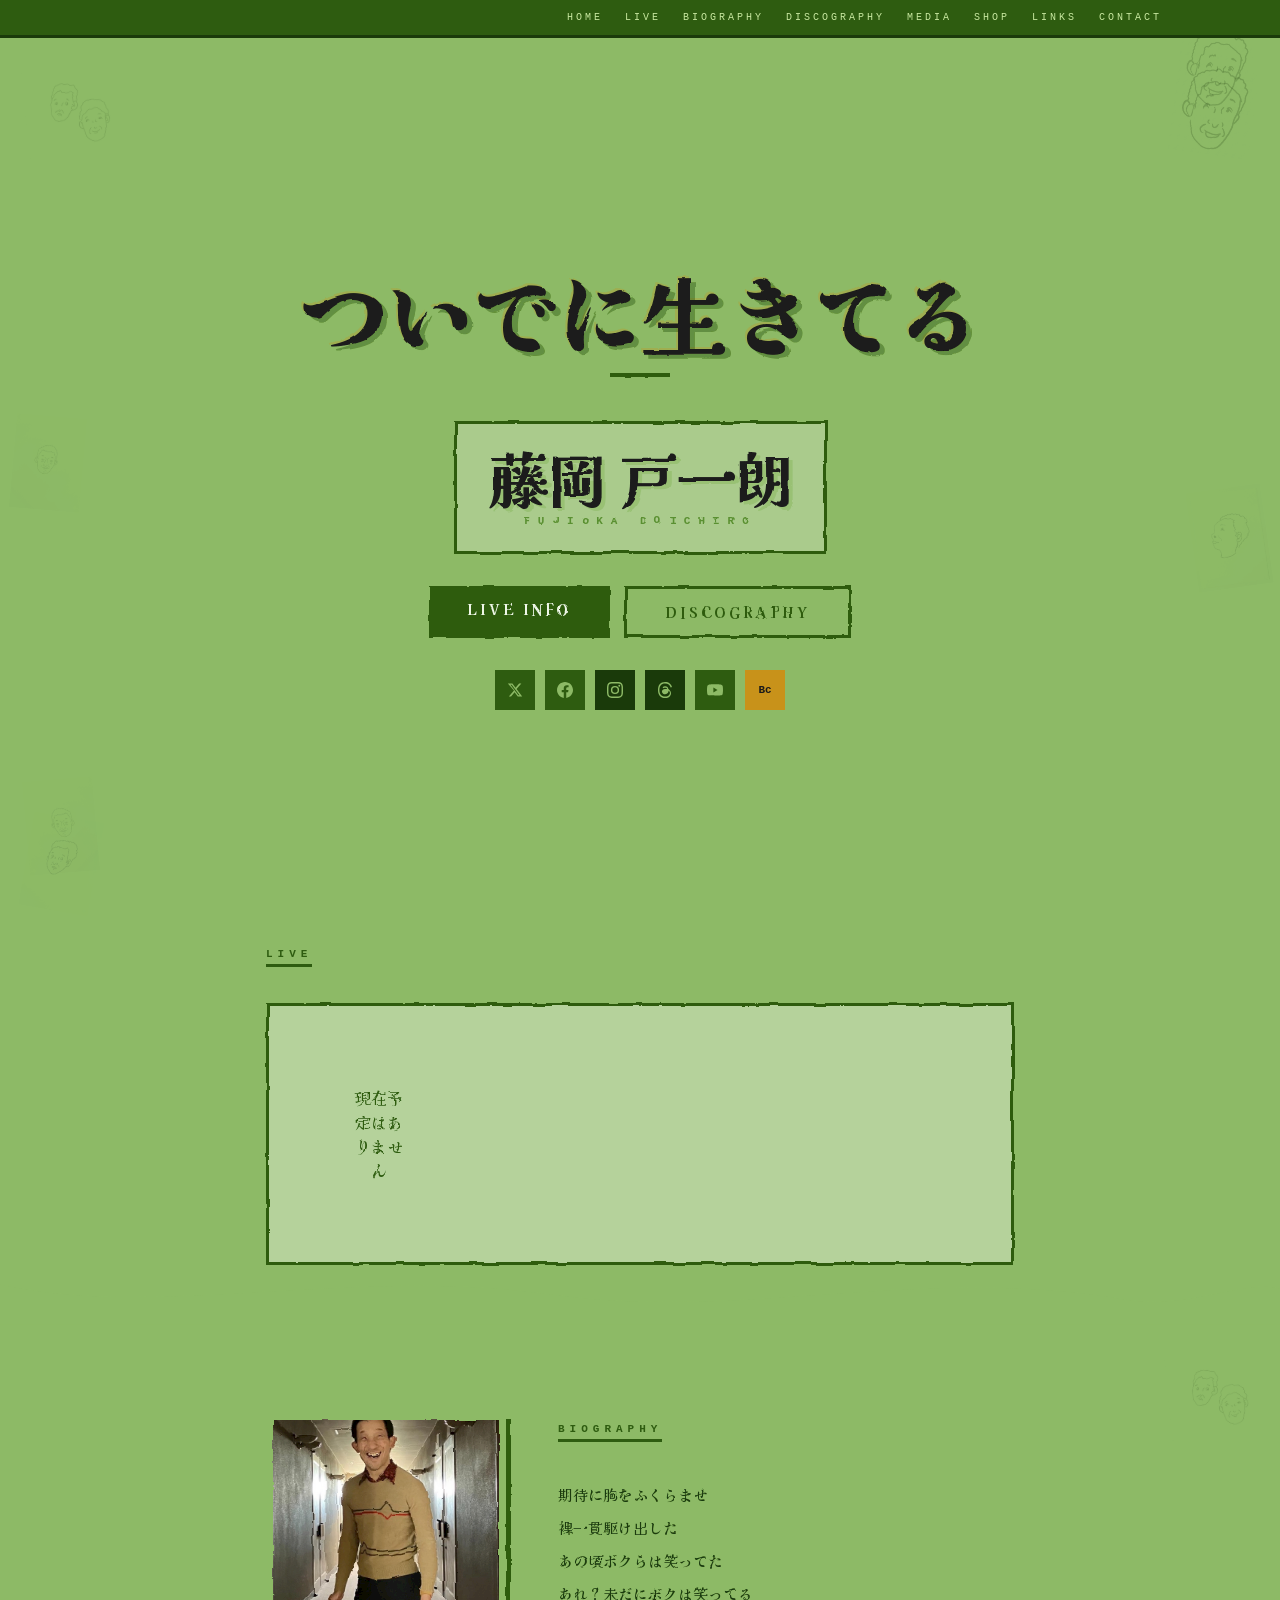
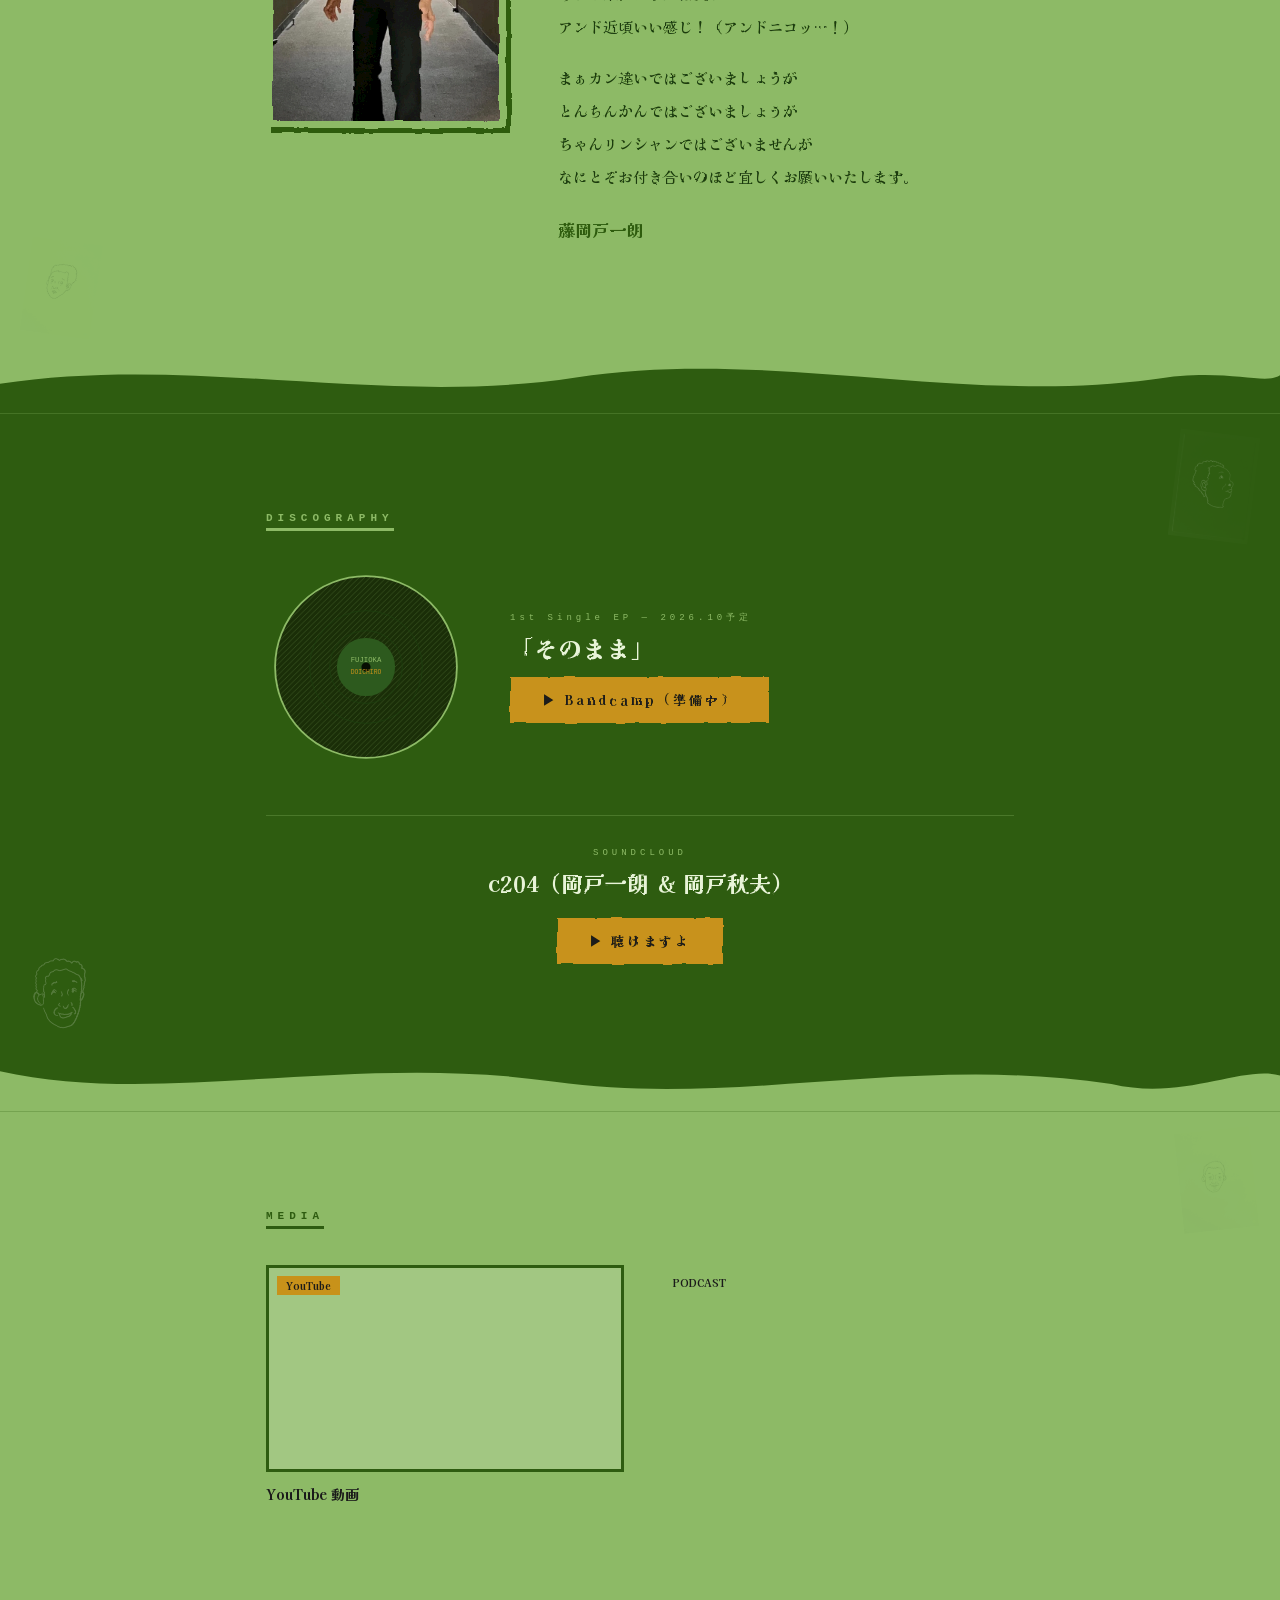
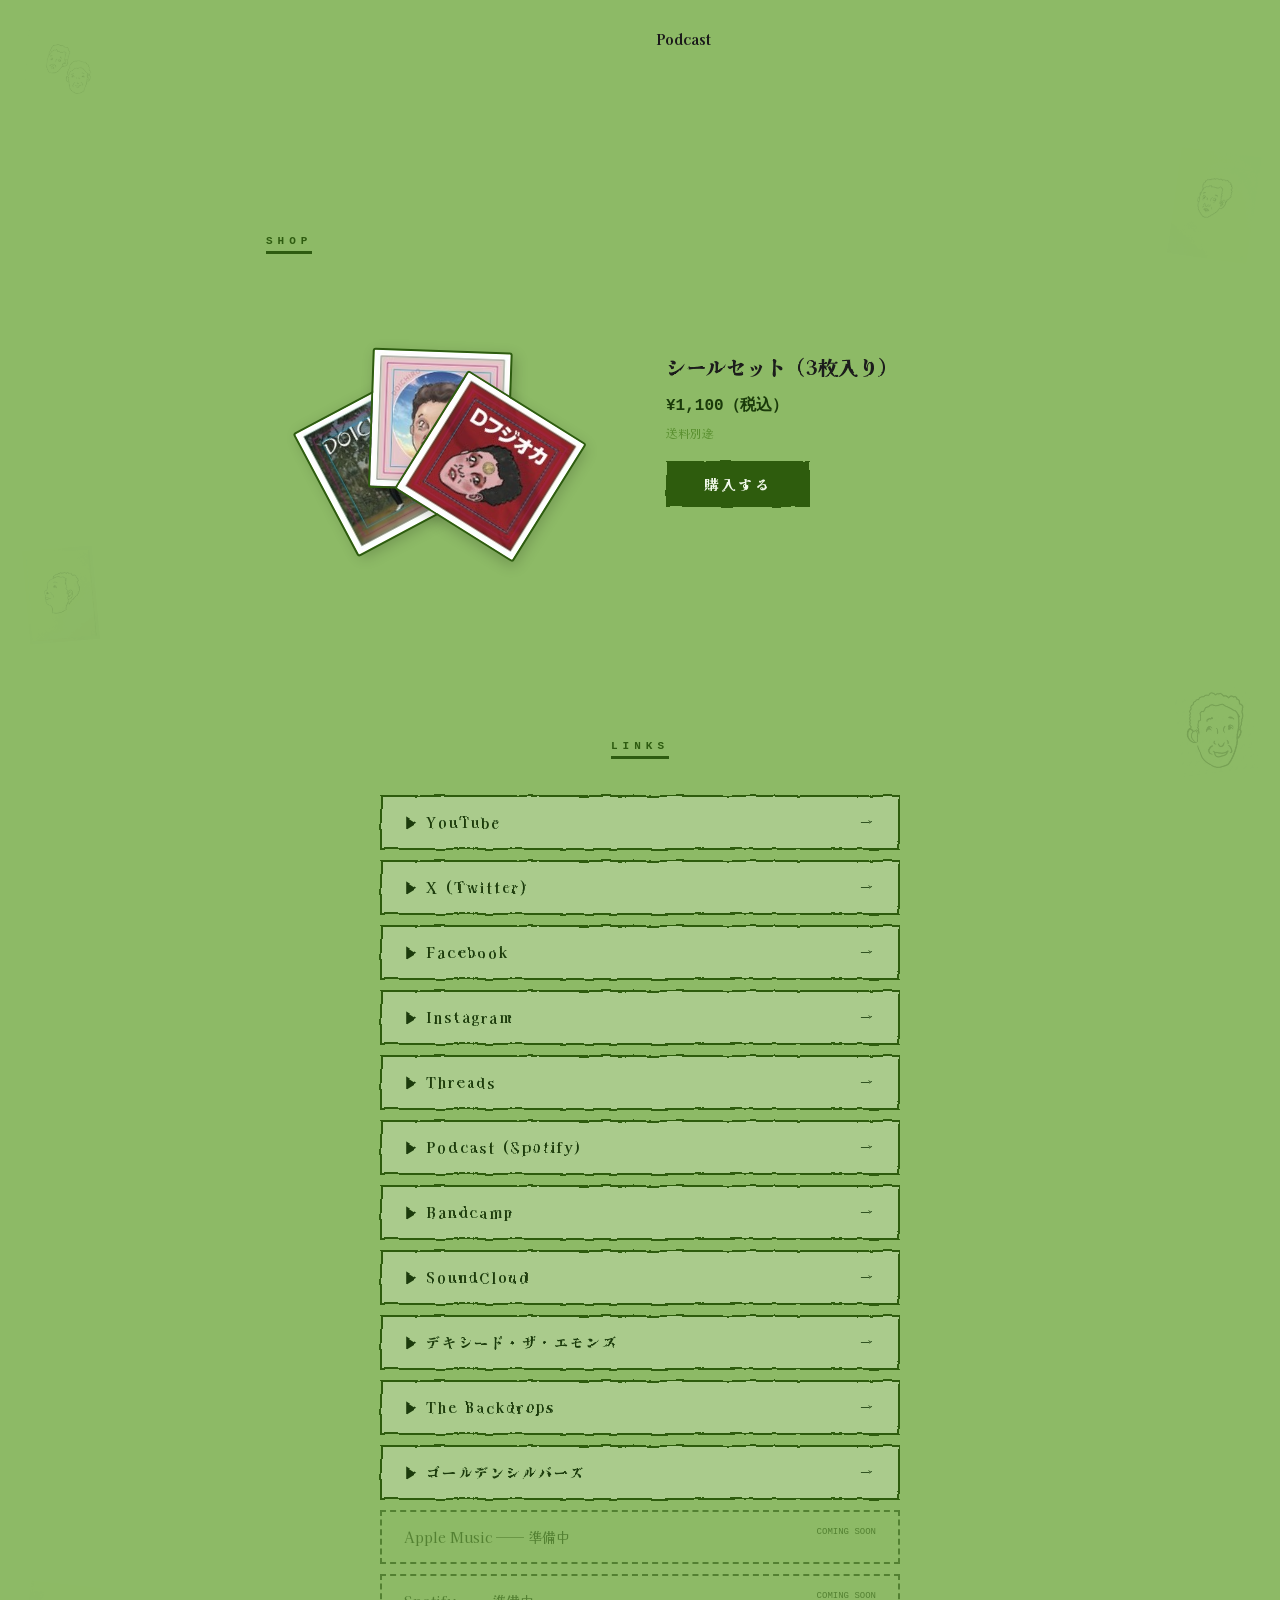
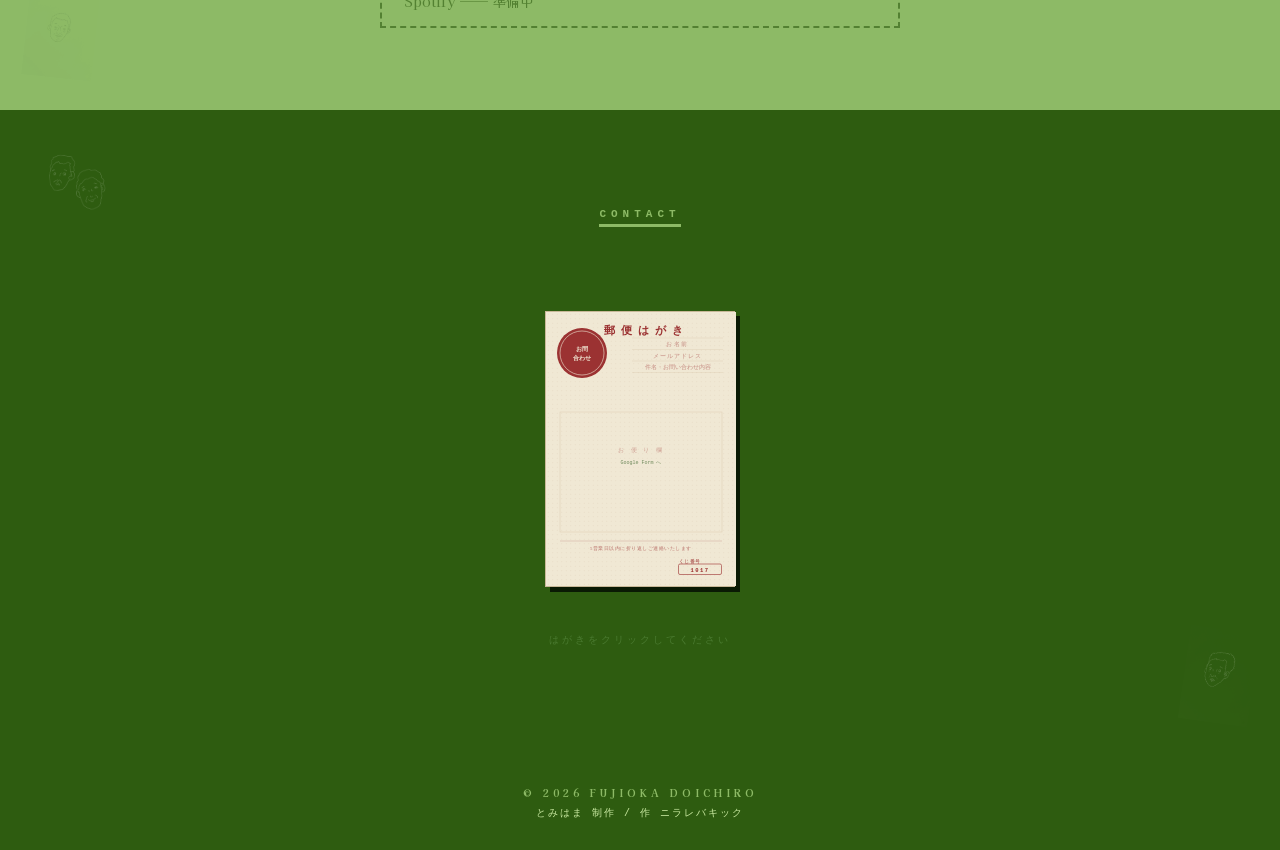
==== index.html @ 9df918c6 "feat: 2026/04/26 サイト切替 — /fiveyears/ 移設 & p-fd26 昇格 - /index.html (旧カウントダウンページ) を /fiveyears/ に移設 - " ====
<!DOCTYPE html>
<html lang="ja">
<head>
<meta charset="UTF-8">
<meta name="viewport" content="width=device-width,initial-scale=1">
<title>藤岡戸一朗 Official Site</title>
<meta name="description" content="藤岡戸一朗 公式サイト — ついでに生きてる">
<!-- Google Tag Manager -->
<script>(function(w,d,s,l,i){w[l]=w[l]||[];w[l].push({'gtm.start':new Date().getTime(),event:'gtm.js'});var f=d.getElementsByTagName(s)[0],j=d.createElement(s),dl=l!='dataLayer'?'&l='+l:'';j.async=true;j.src='https://www.googletagmanager.com/gtm.js?id='+i+dl;f.parentNode.insertBefore(j,f);})(window,document,'script','dataLayer','GTM-W6623DS9');</script>
<link href="https://fonts.googleapis.com/css2?family=Kaisei+Tokumin:wght@400;700;800&display=swap" rel="stylesheet">
<link rel="stylesheet" href="css/style.css?v=10">
</head>
<body>

<!-- SVG Filters -->
<svg width="0" height="0" style="position:absolute">
  <defs>
    <filter id="rf" x="-4%" y="-4%" width="108%" height="108%">
      <feTurbulence type="fractalNoise" baseFrequency="0.042" numOctaves="4" seed="9"/>
      <feDisplacementMap in="SourceGraphic" scale="3.5" xChannelSelector="R" yChannelSelector="G"/>
    </filter>
    <filter id="rf2" x="-3%" y="-3%" width="106%" height="106%">
      <feTurbulence type="fractalNoise" baseFrequency="0.06" numOctaves="3" seed="3"/>
      <feDisplacementMap in="SourceGraphic" scale="2.2" xChannelSelector="R" yChannelSelector="G"/>
    </filter>
    <filter id="pencil" x="-8%" y="-8%" width="116%" height="116%">
      <feTurbulence type="fractalNoise" baseFrequency="0.055" numOctaves="2" seed="14" result="n"/>
      <feDisplacementMap in="SourceGraphic" in2="n" scale="2.4" xChannelSelector="R" yChannelSelector="G"/>
    </filter>
  </defs>
</svg>

<!-- Hamburger (outside NAV to avoid stacking context issues) -->
<button class="hamburger" id="hamburger" aria-label="Menu">
  <span></span><span></span><span></span>
</button>

<!-- NAV -->
<nav class="nav">
  <div class="nav-inner">
    <div class="nav-links">
      <a href="#home">HOME</a>
      <a href="#live">LIVE</a>
      <a href="#biography">BIOGRAPHY</a>
      <a href="#discography">DISCOGRAPHY</a>
      <a href="#media">MEDIA</a>
      <a href="#shop">SHOP</a>
      <a href="#links">LINKS</a>
      <a href="#contact">CONTACT</a>
    </div>
  </div>
</nav>
<div class="mobile-menu" id="mobileMenu">
  <a href="#home" class="mobile-nav-link">HOME</a>
  <a href="#live" class="mobile-nav-link">LIVE</a>
  <a href="#biography" class="mobile-nav-link">BIOGRAPHY</a>
  <a href="#discography" class="mobile-nav-link">DISCOGRAPHY</a>
  <a href="#media" class="mobile-nav-link">MEDIA</a>
  <a href="#shop" class="mobile-nav-link">SHOP</a>
  <a href="#links" class="mobile-nav-link">LINKS</a>
  <a href="#contact" class="mobile-nav-link">CONTACT</a>
</div>

<!-- ========== HOME ========== -->
<section id="home">
  <img class="face-img" src="img/face-duo.png" alt="" style="width:90px;top:2%;left:2%;transform:rotate(-6deg);opacity:0.22">
  <img class="face-img face-tr" src="img/face-smile.png" alt="" style="width:80px;top:3%;right:2%;transform:rotate(8deg);opacity:0.22">
  <img class="face-img" src="img/face-front.png" alt="" style="width:70px;top:42%;left:1%;transform:rotate(5deg);opacity:0.18">
  <img class="face-img" src="img/face-profile.png" alt="" style="width:75px;top:50%;right:1%;transform:rotate(-8deg) scaleX(-1);opacity:0.18">
  <img class="face-img" src="img/face-surprise.png" alt="" style="width:70px;bottom:3%;left:2%;transform:rotate(10deg);opacity:0.18">

  <div class="home-inner">
    <div style="margin-bottom:44px">
      <h2 class="hero-title">ついでに生きてる</h2>
      <div class="hero-divider"></div>
    </div>

    <div class="artist-name-box">
      <h1 class="artist-name">藤岡 戸一朗</h1>
      <p class="artist-name-en">FUJIOKA DOICHIRO</p>
    </div>

    <div style="display:flex;gap:14px;justify-content:center;flex-wrap:wrap;margin-bottom:32px">
      <span class="btn-primary" id="liveInfoBtn">LIVE INFO
        <div class="live-info-popup" id="liveInfoPopup">
          <h4>UPCOMING LIVE</h4>
          <div id="liveInfoList"></div>
        </div>
      </span>
      <a href="#discography" class="btn-secondary">DISCOGRAPHY</a>
    </div>

    <div class="sns-row">
      <a href="https://x.com/ichirou_okado" target="_blank" rel="noopener" class="sns-icon">
        <svg width="16" height="16" viewBox="0 0 24 24"><path d="M18.244 2.25h3.308l-7.227 8.26 8.502 11.24H16.17l-4.714-6.231-5.401 6.231H2.748l7.73-8.835L1.254 2.25H8.08l4.713 6.231zm-1.161 17.52h1.833L7.084 4.126H5.117z"/></svg>
      </a>
      <a href="https://www.facebook.com/ichirou.okado/" target="_blank" rel="noopener" class="sns-icon">
        <svg width="16" height="16" viewBox="0 0 24 24"><path d="M24 12.073c0-6.627-5.373-12-12-12s-12 5.373-12 12c0 5.99 4.388 10.954 10.125 11.854v-8.385H7.078v-3.47h3.047V9.43c0-3.007 1.792-4.669 4.533-4.669 1.312 0 2.686.235 2.686.235v2.953H15.83c-1.491 0-1.956.925-1.956 1.874v2.25h3.328l-.532 3.47h-2.796v8.385C19.612 23.027 24 18.062 24 12.073z"/></svg>
      </a>
      <a href="https://www.instagram.com/fujiokadoichirou/" target="_blank" rel="noopener" class="sns-icon" style="background:#1a3a0a;font-family:serif;font-size:16px;font-weight:bold;color:#8DBA66">
        <svg width="16" height="16" viewBox="0 0 24 24"><path d="M12 2.163c3.204 0 3.584.012 4.85.07 3.252.148 4.771 1.691 4.919 4.919.058 1.265.069 1.645.069 4.849 0 3.205-.012 3.584-.069 4.849-.149 3.225-1.664 4.771-4.919 4.919-1.266.058-1.644.07-4.85.07-3.204 0-3.584-.012-4.849-.07-3.26-.149-4.771-1.699-4.919-4.92-.058-1.265-.07-1.644-.07-4.849 0-3.204.013-3.583.07-4.849.149-3.227 1.664-4.771 4.919-4.919 1.266-.057 1.645-.069 4.849-.069zM12 0C8.741 0 8.333.014 7.053.072 2.695.272.273 2.69.073 7.052.014 8.333 0 8.741 0 12c0 3.259.014 3.668.072 4.948.2 4.358 2.618 6.78 6.98 6.98C8.333 23.986 8.741 24 12 24c3.259 0 3.668-.014 4.948-.072 4.354-.2 6.782-2.618 6.979-6.98.059-1.28.073-1.689.073-4.948 0-3.259-.014-3.667-.072-4.947-.196-4.354-2.617-6.78-6.979-6.98C15.668.014 15.259 0 12 0zm0 5.838a6.162 6.162 0 100 12.324 6.162 6.162 0 000-12.324zM12 16a4 4 0 110-8 4 4 0 010 8zm6.406-11.845a1.44 1.44 0 100 2.881 1.44 1.44 0 000-2.881z"/></svg>
      </a>
      <a href="https://www.threads.com/@fujiokadoichirou" target="_blank" rel="noopener" class="sns-icon" style="background:#1a3a0a">
        <svg width="16" height="16" viewBox="0 0 24 24"><path d="M12.186 24h-.007c-3.581-.024-6.334-1.205-8.184-3.509C2.35 18.44 1.5 15.586 1.472 12.01v-.017c.03-3.579.879-6.43 2.525-8.482C5.845 1.205 8.6.024 12.18 0h.014c2.746.02 5.043.725 6.826 2.098 1.677 1.29 2.858 3.13 3.509 5.467l-2.04.569c-1.104-3.96-3.898-5.984-8.304-6.015-2.91.022-5.11.936-6.54 2.717C4.307 6.504 3.616 8.914 3.59 12c.025 3.086.718 5.496 2.057 7.164 1.432 1.783 3.631 2.698 6.54 2.717 2.623-.02 4.358-.631 5.8-2.045 1.647-1.613 1.618-3.593 1.09-4.798-.31-.71-.873-1.3-1.634-1.751-.192 1.352-.622 2.446-1.284 3.272-.886 1.102-2.14 1.704-3.73 1.79-1.202.065-2.361-.218-3.259-.801-1.063-.689-1.685-1.74-1.752-2.96-.065-1.182.408-2.26 1.332-3.031.85-.71 2.009-1.122 3.348-1.193 1.065-.056 2.054.03 2.967.192-.09-.606-.318-1.078-.683-1.407-.49-.441-1.228-.664-2.192-.664h-.04c-.748.005-1.732.168-2.328.79l-1.42-1.489c.96-.916 2.28-1.405 3.74-1.42h.06c1.468 0 2.63.424 3.453 1.262.738.75 1.18 1.775 1.323 3.052.474.218.916.474 1.318.77 1.578 1.16 2.532 2.907 2.68 4.91.082 1.113-.082 3.378-1.973 5.248-1.89 1.87-4.257 2.764-7.24 2.735z"/></svg>
      </a>
      <a href="https://www.youtube.com/@doichiro_fujioka" target="_blank" rel="noopener" class="sns-icon">
        <svg width="16" height="16" viewBox="0 0 24 24"><path d="M23.498 6.186a3.016 3.016 0 0 0-2.122-2.136C19.505 3.545 12 3.545 12 3.545s-7.505 0-9.377.505A3.017 3.017 0 0 0 .502 6.186C0 8.07 0 12 0 12s0 3.93.502 5.814a3.016 3.016 0 0 0 2.122 2.136c1.871.505 9.376.505 9.376.505s7.505 0 9.377-.505a3.015 3.015 0 0 0 2.122-2.136C24 15.93 24 12 24 12s0-3.93-.502-5.814zM9.545 15.568V8.432L15.818 12l-6.273 3.568z"/></svg>
      </a>
      <a href="https://fujiokadoichiro.bandcamp.com/merch/3" target="_blank" rel="noopener" class="sns-icon-amber" style="font-family:'Courier New',monospace;font-size:11px;font-weight:bold;color:#1a1a1a;text-decoration:none" title="Bandcamp">Bc</a>
    </div>
  </div>
</section>

<!-- NEWS section (hidden - uncomment when needed)
<section id="news">
  <div class="section-inner">
    <p class="section-label">NEWS</p>
    <div>ここにNEWSコンテンツを追加</div>
  </div>
</section>
-->

<!-- ========== LIVE ========== -->
<section id="live">
  <img class="face-img face-tr" src="img/face-smile.png" alt="" style="width:75px;top:3%;right:2%;transform:rotate(7deg);opacity:0.20">
  <img class="face-img" src="img/face-front.png" alt="" style="width:70px;bottom:3%;left:2%;transform:rotate(-5deg) scaleX(-1);opacity:0.18">
  <div class="section-inner">
    <p class="section-label">LIVE</p>
    <div class="news-card" id="newsCard">
      <div id="newsDate">
        <p class="news-month"></p>
        <div class="news-day"></div>
        <p class="news-dow"></p>
      </div>
      <div class="news-detail" id="newsDetail">
      </div>
    </div>
  </div>
</section>

<!-- Wave divider -->
<svg class="wave-divider" viewBox="0 0 1200 56" preserveAspectRatio="none" xmlns="http://www.w3.org/2000/svg">
  <path d="M0 18 C150 52 330 0 520 28 C690 52 855 2 1042 30 C1110 46 1165 12 1200 22 L1200 56 L0 56Z" fill="#8DBA66"/>
</svg>

<!-- ========== BIOGRAPHY ========== -->
<section id="biography">
  <img class="face-img face-tr" src="img/face-duo.png" alt="" style="width:85px;top:3%;right:2%;transform:rotate(-6deg);opacity:0.20">
  <img class="face-img" src="img/face-surprise.png" alt="" style="width:70px;bottom:3%;left:2%;transform:rotate(8deg);opacity:0.18">
  <div class="section-inner">
    <div class="bio-grid">
      <div>
        <div class="bio-photo-frame">
          <div class="bio-photo-inner">
            <img src="img/artist.jpg" alt="藤岡戸一朗" style="width:100%;height:100%;object-fit:cover;object-position:center top">
          </div>
        </div>
      </div>
      <div>
        <p class="section-label">BIOGRAPHY</p>
        <div class="bio-text">
          <p>期待に胸をふくらませ<br>
          裸一貫駆け出した<br>
          あの頃ボクらは笑ってた<br>
          あれ？未だにボクは笑ってる<br>
          アンド近頃いい感じ！（アンドニコッ…！）</p>

          <p>まぁカン違いではございましょうが<br>
          とんちんかんではございましょうが<br>
          ちゃんリンシャンではございませんが<br>
          なにとぞお付き合いのほど宜しくお願いいたします。</p>

          <p style="margin-top:18px;font-weight:800;font-size:17px;color:#2e5c10">藤岡戸一朗</p>
        </div>
      </div>
    </div>
  </div>
</section>

<!-- Wave divider -->
<svg class="wave-divider" viewBox="0 0 1200 56" preserveAspectRatio="none" xmlns="http://www.w3.org/2000/svg">
  <path d="M0 28 C180 0 360 50 540 22 C720 -6 900 48 1080 24 C1150 12 1185 30 1200 20 L1200 56 L0 56Z" fill="#2e5c10"/>
</svg>

<!-- ========== DISCOGRAPHY ========== -->
<section id="discography">
  <img class="face-img-light face-tr" src="img/face-profile.png" alt="" style="width:80px;top:3%;right:2%;transform:rotate(7deg);opacity:0.22">
  <img class="face-img-light" src="img/face-smile.png" alt="" style="width:70px;bottom:3%;left:2%;transform:rotate(-8deg);opacity:0.18">
  <div class="section-inner">
    <p class="section-label-light" style="color:#8DBA66;border-color:#8DBA66">DISCOGRAPHY</p>
    <div class="disco-grid">
      <svg width="200" height="200" viewBox="0 0 220 220" xmlns="http://www.w3.org/2000/svg" style="display:block">
        <defs><pattern id="gr" width="6" height="6" patternUnits="userSpaceOnUse"><path d="M0 6L6 0" stroke="rgba(141,186,102,.45)" stroke-width="0.5" fill="none"/></pattern></defs>
        <circle cx="110" cy="110" r="100" fill="#1a2e08" stroke="#8DBA66" stroke-width="2"/>
        <circle cx="110" cy="110" r="100" fill="url(#gr)"/>
        <circle cx="110" cy="110" r="62" fill="none" stroke="#1e4010" stroke-width="0.8"/>
        <circle cx="110" cy="110" r="40" fill="none" stroke="#1e4010" stroke-width="0.8"/>
        <circle cx="110" cy="110" r="32" fill="#2d5a1e"/>
        <circle cx="110" cy="110" r="5" fill="#060e02"/>
        <text x="110" y="105" text-anchor="middle" fill="#8DBA66" font-family="'Courier New',monospace" font-size="8">FUJIOKA</text>
        <text x="110" y="118" text-anchor="middle" fill="#c8921a" font-family="'Courier New',monospace" font-size="7">DOICHIRO</text>
      </svg>
      <div>
        <p class="disco-label">1st Single EP &#8212; 2026.10&#20104;&#23450;</p>
        <h3 class="disco-title">&#12300;&#12381;&#12398;&#12414;&#12414;&#12301;</h3>
        <span class="btn-amber">&#9654; Bandcamp&#65288;&#28310;&#20633;&#20013;&#65289;</span>
      </div>
    </div>
    <div style="margin-top:48px;text-align:center;padding-top:32px;border-top:1px solid rgba(141,186,102,.3)">
      <p class="disco-label" style="text-align:center">SOUNDCLOUD</p>
      <h3 style="font-size:22px;font-weight:800;margin-bottom:20px;font-family:'Kaisei Tokumin',serif;color:#e8f4d8;filter:url(#rf2)">c204（岡戸一朗 ＆ 岡戸秋夫）</h3>
      <a href="https://soundcloud.com/c204" target="_blank" rel="noopener" class="btn-amber" style="text-decoration:none">&#9654; &#32884;&#12369;&#12414;&#12377;&#12424;</a>
    </div>
  </div>
</section>

<!-- Wave divider -->
<svg class="wave-divider" viewBox="0 0 1200 56" preserveAspectRatio="none" xmlns="http://www.w3.org/2000/svg" style="background:#2e5c10">
  <path d="M0 18 C150 52 330 0 520 28 C690 52 855 2 1042 30 C1110 46 1165 12 1200 22 L1200 56 L0 56Z" fill="#8DBA66"/>
</svg>

<!-- ========== MEDIA ========== -->
<section id="media">
  <img class="face-img face-tr" src="img/face-front.png" alt="" style="width:75px;top:3%;right:2%;transform:rotate(-6deg);opacity:0.20">
  <img class="face-img" src="img/face-duo.png" alt="" style="width:70px;bottom:3%;left:2%;transform:rotate(5deg);opacity:0.18">
  <div class="section-inner">
    <p class="section-label">MEDIA</p>
    <div class="media-grid">
      <div class="media-card">
        <div class="media-embed-wrap">
          <span class="media-badge" style="background:#c8921a;color:#1a1a1a">YouTube</span>
          <iframe src="https://youtu.be/TkMachwlUtI" title="YouTube" allow="accelerometer; autoplay; clipboard-write; encrypted-media; gyroscope; picture-in-picture" allowfullscreen loading="lazy"></iframe>
        </div>
        <p class="media-title">YouTube &#21205;&#30011;</p>
      </div>
      <div class="media-card">
        <div class="media-embed-podcast">
          <span class="media-badge" style="background:#8DBA66;color:#1a1a1a">PODCAST</span>
          <iframe src="https://open.spotify.com/embed/show/4M9uCmUtB95vOCpgtduBd2?utm_source=generator&theme=0" title="Spotify Podcast" allow="autoplay; clipboard-write; encrypted-media; fullscreen; picture-in-picture" loading="lazy" style="border-radius:0"></iframe>
        </div>
        <p class="media-title">Podcast</p>
      </div>
    </div>
  </div>
</section>

<!-- ========== SHOP ========== -->
<section id="shop">
  <img class="face-img face-tr" src="img/face-surprise.png" alt="" style="width:80px;top:3%;right:2%;transform:rotate(8deg);opacity:0.20">
  <img class="face-img" src="img/face-profile.png" alt="" style="width:70px;bottom:3%;left:2%;transform:rotate(-5deg) scaleX(-1);opacity:0.18">
  <div class="section-inner">
    <p class="section-label">SHOP</p>
    <div class="shop-grid">
      <div class="shop-stickers">
        <div class="shop-sticker" style="transform:rotate(-28deg) translateX(-62px) translateY(4px)"><img src="img/seal-a.jpg" alt="シールA" style="width:100%;height:100%;object-fit:cover"></div>
        <div class="shop-sticker" style="transform:rotate(2deg) translateY(-10px)"><img src="img/seal-b.jpg" alt="シールB" style="width:100%;height:100%;object-fit:cover"></div>
        <div class="shop-sticker" style="transform:rotate(32deg) translateX(62px) translateY(4px)"><img src="img/seal-c.jpg" alt="シールC" style="width:100%;height:100%;object-fit:cover"></div>
      </div>
      <div class="shop-info">
        <h3>&#12471;&#12540;&#12523;&#12475;&#12483;&#12488;&#65288;3&#26522;&#20837;&#12426;&#65289;</h3>
        <p class="shop-price">&yen;1,100&#65288;&#31246;&#36796;&#65289;</p>
        <p class="shop-note">&#36865;&#26009;&#21029;&#36884;</p>
        <a href="https://fujiokadoichiro.bandcamp.com/merch/3" target="_blank" rel="noopener" class="btn-primary" style="text-decoration:none">&#36092;&#20837;&#12377;&#12427;</a>
      </div>
    </div>
  </div>
</section>

<!-- ========== LINKS ========== -->
<section id="links">
  <img class="face-img face-tr" src="img/face-smile.png" alt="" style="width:75px;top:3%;right:2%;transform:rotate(-7deg);opacity:0.20">
  <img class="face-img" src="img/face-front.png" alt="" style="width:70px;bottom:3%;left:2%;transform:rotate(6deg);opacity:0.18">
  <div class="section-inner">
    <div class="links-list">
      <p class="section-label">LINKS</p>
      <a href="https://www.youtube.com/@doichiro_fujioka" target="_blank" rel="noopener" class="link-row"><span>&#9654; YouTube</span><span>&rarr;</span></a>
      <a href="https://x.com/ichirou_okado" target="_blank" rel="noopener" class="link-row"><span>&#9654; X (Twitter)</span><span>&rarr;</span></a>
      <a href="https://www.facebook.com/ichirou.okado/" target="_blank" rel="noopener" class="link-row"><span>&#9654; Facebook</span><span>&rarr;</span></a>
      <a href="https://www.instagram.com/fujiokadoichirou/" target="_blank" rel="noopener" class="link-row"><span>&#9654; Instagram</span><span>&rarr;</span></a>
      <a href="https://www.threads.com/@fujiokadoichirou" target="_blank" rel="noopener" class="link-row"><span>&#9654; Threads</span><span>&rarr;</span></a>
      <a href="https://open.spotify.com/show/4M9uCmUtB95vOCpgtduBd2" target="_blank" rel="noopener" class="link-row"><span>&#9654; Podcast (Spotify)</span><span>&rarr;</span></a>
      <a href="https://fujiokadoichiro.bandcamp.com/merch/3" target="_blank" rel="noopener" class="link-row"><span>&#9654; Bandcamp</span><span>&rarr;</span></a>
      <a href="https://soundcloud.com/zde0as5mvfki" target="_blank" rel="noopener" class="link-row"><span>&#9654; SoundCloud</span><span>&rarr;</span></a>
      <a href="https://youtu.be/mHqOYfk__yE?si=q0Y55pF4f66RlcFt" target="_blank" rel="noopener" class="link-row"><span>&#9654; デキシード・ザ・エモンズ</span><span>&rarr;</span></a>
      <a href="https://www.instagram.com/thebackdrops_jp/" target="_blank" rel="noopener" class="link-row"><span>&#9654; The Backdrops</span><span>&rarr;</span></a>
      <a href="https://kin-gin.com/" target="_blank" rel="noopener" class="link-row"><span>&#9654; ゴールデンシルバーズ</span><span>&rarr;</span></a>
      <div class="link-coming"><span>Apple Music &#9472;&#9472; &#28310;&#20633;&#20013;</span><span class="link-coming-label">COMING SOON</span></div>
      <div class="link-coming"><span>Spotify &#9472;&#9472; &#28310;&#20633;&#20013;</span><span class="link-coming-label">COMING SOON</span></div>
    </div>
  </div>
</section>

<!-- ========== CONTACT ========== -->
<section id="contact">
  <img class="face-img-light" src="img/face-duo.png" alt="" style="width:85px;top:3%;left:2%;transform:rotate(-6deg);opacity:0.20">
  <img class="face-img-light" src="img/face-surprise.png" alt="" style="width:70px;bottom:5%;right:2%;transform:rotate(8deg);opacity:0.18">
  <div style="position:relative;z-index:2;text-align:center;margin-bottom:48px">
    <p class="section-label-light">CONTACT</p>
  </div>

  <div style="display:flex;justify-content:center;position:relative;z-index:2">
    <div class="contact-card" onclick="window.open('https://forms.gle/P7nMj2X5Rctn12rz5','_blank')">
      <div class="contact-shadow"></div>
      <div class="contact-inner">
        <svg width="380" height="548" viewBox="0 0 380 548" xmlns="http://www.w3.org/2000/svg" style="display:block;width:190px;height:274px">
          <defs>
            <pattern id="p" width="9" height="9" patternUnits="userSpaceOnUse"><circle cx="4.5" cy="4.5" r="0.9" fill="#b89878" opacity="0.22"/></pattern>
            <filter id="w" x="-2%" y="-2%" width="104%" height="104%">
              <feTurbulence type="fractalNoise" baseFrequency="0.04" numOctaves="3" seed="5"/>
              <feDisplacementMap in="SourceGraphic" scale="1.8" xChannelSelector="R" yChannelSelector="G"/>
            </filter>
          </defs>
          <rect width="380" height="548" fill="#f0e8d4"/>
          <rect width="380" height="548" fill="url(#p)"/>
          <text x="200" y="44" text-anchor="middle" font-family="serif" font-size="22" font-weight="bold" fill="#9b3030" letter-spacing="12" filter="url(#w)">&#37109;&#20415;&#12399;&#12364;&#12365;</text>
          <circle cx="72" cy="82" r="50" fill="#9b3030" filter="url(#w)"/>
          <circle cx="72" cy="82" r="44" fill="none" stroke="#f0e8d4" stroke-width="1.2"/>
          <text x="72" y="78" text-anchor="middle" font-family="serif" font-size="12" font-weight="bold" fill="#f0e8d4">&#12362;&#21839;</text>
          <text x="72" y="96" text-anchor="middle" font-family="serif" font-size="12" font-weight="bold" fill="#f0e8d4">&#21512;&#12431;&#12379;</text>
          <g transform="translate(172,52)">
            <line x1="0" y1="0" x2="182" y2="0" stroke="#b89878" stroke-width="0.6" opacity="0.5"/>
            <line x1="0" y1="23" x2="182" y2="23" stroke="#b89878" stroke-width="0.6" opacity="0.5"/>
            <line x1="0" y1="46" x2="182" y2="46" stroke="#b89878" stroke-width="0.6" opacity="0.5"/>
            <line x1="0" y1="69" x2="182" y2="69" stroke="#b89878" stroke-width="0.6" opacity="0.5"/>
            <text x="91" y="16" text-anchor="middle" font-family="serif" font-size="11" fill="#9b3030" opacity="0.5" letter-spacing="3">&#12362;&#21517;&#21069;</text>
            <text x="91" y="39" text-anchor="middle" font-family="serif" font-size="11" fill="#9b3030" opacity="0.5" letter-spacing="2">&#12513;&#12540;&#12523;&#12450;&#12489;&#12524;&#12473;</text>
            <text x="91" y="62" text-anchor="middle" font-family="serif" font-size="11" fill="#9b3030" opacity="0.5">&#20214;&#21517;&#12539;&#12362;&#21839;&#12356;&#21512;&#12431;&#12379;&#20869;&#23481;</text>
          </g>
          <rect x="28" y="200" width="324" height="240" fill="none" stroke="#c8a888" stroke-width="0.8" opacity="0.5"/>
          <text x="190" y="280" text-anchor="middle" font-family="serif" font-size="12" fill="#9b3030" opacity="0.38" letter-spacing="5">&#12362; &#20415; &#12426; &#27396;</text>
          <text x="190" y="304" text-anchor="middle" font-family="'Courier New',monospace" font-size="10" fill="#2d5a1e" opacity="0.65">Google Form &#12408;</text>
          <line x1="28" y1="458" x2="352" y2="458" stroke="#9b3030" stroke-width="0.8" opacity="0.42"/>
          <text x="190" y="476" text-anchor="middle" font-family="serif" font-size="9.5" fill="#9b3030" opacity="0.65" letter-spacing="1">5&#21942;&#26989;&#26085;&#20197;&#20869;&#12395;&#25240;&#12426;&#36820;&#12375;&#12372;&#36899;&#32097;&#12356;&#12383;&#12375;&#12414;&#12377;</text>
          <g transform="translate(265,490)" filter="url(#w)">
            <text x="0" y="11" font-family="'Courier New',monospace" font-size="9" fill="#9b3030" letter-spacing="1">&#12367;&#12376;&#30058;&#21495;</text>
            <rect x="0" y="14" width="86" height="21" rx="3" fill="none" stroke="#9b3030" stroke-width="1.2"/>
            <text x="43" y="29" text-anchor="middle" font-family="'Courier New',monospace" font-size="11" font-weight="bold" fill="#9b3030" letter-spacing="3">1017</text>
          </g>
        </svg>
      </div>
    </div>
  </div>
  <p class="contact-hint">&#12399;&#12364;&#12365;&#12434;&#12463;&#12522;&#12483;&#12463;&#12375;&#12390;&#12367;&#12384;&#12373;&#12356;</p>
</section>

<!-- FOOTER -->
<footer class="footer">
  <p class="footer-copy">&copy; 2026 FUJIOKA DOICHIRO</p>
  <p class="footer-credit">&#12392;&#12415;&#12399;&#12414; &#21046;&#20316; / &#20316; &#12491;&#12521;&#12524;&#12496;&#12461;&#12483;&#12463;</p>
</footer>

<script src="js/schedule.js?v=4"></script>
<script src="js/main.js?v=3"></script>
</body>
</html>
---- css/style.css ----
/* ===== CSS Custom Properties ===== */
:root {
  --brand-green: #8DBA66;
  --dark-green: #2e5c10;
  --amber-gold: #c8921a;
  --card-bg: rgba(255,255,255,0.18);
  --card-bg-strong: rgba(255,255,255,0.25);
  --text-dark: #1a1a1a;
  --text-body: #1a3a0a;
  --light-green: #c8e8a0;
  --pale-green: #e8f4d8;
  --accent-green: #5a9030;
  --deep-green: #1a3a0a;
  --forest: #1a2e08;
}

/* ===== Reset ===== */
*{box-sizing:border-box;margin:0;padding:0}
body{font-family:'Kaisei Tokumin','Hiragino Mincho ProN',serif;background:var(--brand-green);color:var(--text-dark);overflow-x:hidden}
a{color:inherit;text-decoration:none}
img{max-width:100%;height:auto}

/* ===== Face illustrations ===== */
.face-img{position:absolute;pointer-events:none;z-index:1}
.face-img-light{position:absolute;pointer-events:none;z-index:1;filter:invert(1) brightness(1.5)}

/* ===== NAV ===== */
.nav{background:var(--dark-green);padding:12px 0;border-bottom:3px solid var(--deep-green);position:sticky;top:0;z-index:200}
.nav-inner{max-width:1100px;margin:0 auto;padding:0 28px;display:flex;justify-content:flex-end;align-items:center}
.nav-links{display:flex;gap:22px}
.nav-links a{font-family:'Courier New',monospace;font-size:10px;letter-spacing:3px;color:var(--light-green);transition:color .2s}
.nav-links a:hover{color:#fff}

/* Hamburger */
.hamburger{display:none;position:fixed;top:10px;right:20px;background:none;border:none;cursor:pointer;padding:8px;z-index:210}
.hamburger span{display:block;width:22px;height:2px;background:var(--light-green);margin:5px 0;transition:all .3s}
.hamburger.active span:nth-child(1){transform:rotate(45deg) translate(5px,5px)}
.hamburger.active span:nth-child(2){opacity:0}
.hamburger.active span:nth-child(3){transform:rotate(-45deg) translate(5px,-5px)}

/* Mobile menu */
.mobile-menu{display:none;position:fixed;top:0;left:0;width:100%;height:100%;background:rgba(26,58,10,.95);z-index:205;flex-direction:column;justify-content:center;align-items:center;gap:28px;padding-top:60px}
.mobile-menu.active{display:flex}
.mobile-menu a{font-family:'Courier New',monospace;font-size:14px;letter-spacing:5px;color:var(--light-green)}

/* ===== Section shared ===== */
.section-label{font-family:'Courier New',monospace;font-size:11px;letter-spacing:5px;color:var(--dark-green);margin-bottom:36px;font-weight:700;border-bottom:3px solid var(--dark-green);display:inline-block;padding-bottom:4px}
.section-label-light{font-family:'Courier New',monospace;font-size:11px;letter-spacing:5px;color:var(--brand-green);margin-bottom:36px;font-weight:700;border-bottom:3px solid var(--brand-green);display:inline-block;padding-bottom:4px}
.section-inner{max-width:820px;margin:0 auto;padding:0 36px;position:relative;z-index:2}

/* ===== HOME ===== */
#home{position:relative;overflow:hidden;min-height:100vh;background:var(--brand-green);display:flex;align-items:center}
.home-inner{max-width:820px;margin:0 auto;padding:80px 40px;position:relative;z-index:10;text-align:center}
.hero-title{font-size:clamp(36px,9vw,88px);font-weight:800;line-height:1.02;letter-spacing:-3px;color:var(--text-dark);filter:url(#rf);text-shadow:5px 4px 0 rgba(46,92,16,.45),-2px -2px 0 rgba(200,146,26,.3);white-space:nowrap}
.hero-divider{width:60px;height:4px;background:var(--dark-green);margin:18px auto 0;filter:url(#rf2)}
.artist-name-box{display:inline-block;background:var(--card-bg-strong);border:3px solid var(--dark-green);padding:24px 32px;filter:url(#rf);margin-bottom:32px}
.artist-name{font-size:clamp(32px,7vw,60px);font-weight:800;line-height:.95;letter-spacing:-2px;color:var(--text-dark);text-shadow:4px 3px 0 rgba(141,186,102,.6);white-space:nowrap}
.artist-name-en{font-family:'Courier New',monospace;font-size:11px;letter-spacing:8px;color:var(--accent-green);margin-top:10px;font-weight:700}

/* Buttons */
.btn-primary{background:var(--dark-green);color:#f0f8e8;padding:13px 38px;font-family:'Kaisei Tokumin',serif;font-size:14px;letter-spacing:3px;filter:url(#rf);cursor:pointer;display:inline-block;font-weight:800;border:none;position:relative}
.btn-secondary{border:3px solid var(--dark-green);padding:13px 38px;font-family:'Kaisei Tokumin',serif;font-size:14px;letter-spacing:3px;filter:url(#rf);cursor:pointer;display:inline-block;color:var(--dark-green);font-weight:800;background:transparent}
.btn-amber{background:var(--amber-gold);color:var(--text-dark);padding:13px 32px;font-family:'Kaisei Tokumin',serif;font-size:13px;letter-spacing:3px;font-weight:800;filter:url(#rf);display:inline-block;cursor:pointer}

/* SNS icons */
.sns-row{display:flex;gap:10px;justify-content:center;align-items:center;flex-wrap:wrap}
.sns-icon{width:40px;height:40px;background:var(--dark-green);display:flex;align-items:center;justify-content:center;cursor:pointer;transition:opacity .2s}
.sns-icon:hover{opacity:.8}
.sns-icon svg{fill:var(--brand-green)}
.sns-icon-amber{width:40px;height:40px;background:var(--amber-gold);display:flex;align-items:center;justify-content:center;cursor:pointer}
.sns-separator{width:1px;height:26px;background:#aaa;margin:0 4px}
.sns-coming{width:40px;height:40px;border:2px dashed var(--dark-green);display:flex;align-items:center;justify-content:center;font-family:'Courier New',monospace;font-size:8px;color:var(--dark-green);text-align:center;line-height:1.2;cursor:default}

/* LIVE INFO popup */
.live-info-popup{display:none;position:fixed;left:50%;top:50%;transform:translate(-50%,-50%);background:var(--dark-green);border:2px solid var(--amber-gold);padding:24px 28px;min-width:340px;max-width:90vw;max-height:80vh;overflow-y:auto;z-index:300;box-shadow:4px 4px 24px rgba(0,0,0,.5);border-radius:4px}
.live-info-popup.active{display:block}
.live-info-popup h4{font-family:'Courier New',monospace;font-size:10px;letter-spacing:4px;color:var(--amber-gold);margin-bottom:14px}
.live-info-item{padding:8px 0;border-bottom:1px solid rgba(200,232,160,.15);font-size:13px;color:var(--light-green);line-height:1.6}
.live-info-item:last-child{border-bottom:none}
.live-info-date{font-family:'Courier New',monospace;font-size:10px;color:var(--amber-gold);margin-right:8px}

/* ===== NEWS ===== */
#news{background:var(--brand-green);padding:80px 0;position:relative;overflow:hidden}
.news-card{background:rgba(255,255,255,0.35);filter:url(#rf);border:3px solid var(--dark-green);padding:40px;display:grid;grid-template-columns:140px 1fr;gap:36px;align-items:start}
.news-month{font-family:'Courier New',monospace;font-size:9px;letter-spacing:4px;color:var(--dark-green);margin-bottom:4px}
.news-day{font-size:100px;font-weight:800;line-height:.9;color:var(--text-dark);font-family:'Kaisei Tokumin',serif;text-shadow:5px 4px 0 rgba(141,186,102,.5);filter:url(#rf)}
.news-dow{font-family:'Courier New',monospace;font-size:9px;letter-spacing:4px;color:var(--dark-green);margin-top:4px}
.news-detail{border-left:5px solid var(--amber-gold);padding-left:26px}
.news-badge{display:inline-block;background:var(--amber-gold);color:#fff;font-family:'Kaisei Tokumin',serif;font-size:11px;padding:4px 12px;letter-spacing:2px;margin-bottom:12px;font-weight:800}
.news-title{font-size:22px;font-weight:800;line-height:1.4;margin-bottom:14px;font-family:'Kaisei Tokumin',serif;filter:url(#rf2)}
.news-info{font-family:'Courier New',monospace;font-size:12px;line-height:2.3;color:var(--text-body)}

/* ===== Wave divider ===== */
.wave-divider{display:block;background:var(--brand-green);width:100%}

/* ===== BIOGRAPHY ===== */
#biography{background:var(--brand-green);padding:88px 0;position:relative;overflow:hidden}
.bio-grid{display:grid;grid-template-columns:240px 1fr;gap:52px;align-items:start}
.bio-photo-frame{background:var(--brand-green);padding:7px;filter:url(#rf);box-shadow:5px 5px 0 var(--dark-green)}
.bio-photo-inner{background:rgba(255,255,255,0.20);aspect-ratio:3/4;display:flex;align-items:center;justify-content:center;position:relative;overflow:hidden}
.bio-photo-label{position:absolute;font-family:'Courier New',monospace;font-size:10px;letter-spacing:3px;color:var(--dark-green);opacity:.4}
.bio-text{font-size:15px;line-height:2.2;color:var(--text-body);filter:url(#pencil)}
.bio-text p{margin-bottom:18px}

/* ===== DISCOGRAPHY ===== */
#discography{background:var(--dark-green);padding:88px 0;color:var(--pale-green);position:relative;overflow:hidden}
.disco-grid{display:grid;grid-template-columns:200px 1fr;gap:44px;align-items:center}
.disco-label{font-family:'Courier New',monospace;font-size:9px;letter-spacing:4px;color:var(--brand-green);margin-bottom:8px}
.disco-title{font-size:24px;font-weight:800;line-height:1.3;margin-bottom:14px;font-family:'Kaisei Tokumin',serif;filter:url(#rf2)}
.disco-tracks{font-family:'Courier New',monospace;font-size:12px;color:#5a8c3a;line-height:2.2;margin-bottom:20px}

/* ===== MEDIA ===== */
#media{background:var(--brand-green);padding:88px 0;position:relative;overflow:hidden}
.media-grid{display:grid;grid-template-columns:1fr 1fr;gap:32px}
.media-card{cursor:pointer}
/* YouTube: 16:9 aspect ratio with padding trick */
.media-embed-wrap{position:relative;width:100%;padding-top:56.25%;background:var(--card-bg);border:3px solid var(--dark-green);overflow:hidden}
.media-embed-wrap iframe{position:absolute;top:0;left:0;width:100%;height:100%;border:none}
/* Podcast: fixed width, variable height (no padding trick) */
.media-embed-podcast{position:relative;width:100%;height:352px;background:transparent;border:none;overflow:visible;border-radius:12px}
.media-embed-podcast iframe{width:100%;height:100%;border:none}
.media-badge{position:absolute;top:8px;left:8px;font-family:'Kaisei Tokumin',serif;font-size:10px;padding:2px 9px;font-weight:800;z-index:2}
.media-title{margin-top:12px;font-size:14px;font-weight:800;font-family:'Kaisei Tokumin',serif;color:var(--text-dark)}

/* ===== SHOP ===== */
#shop{background:var(--brand-green);padding:88px 0;position:relative;overflow:hidden}
.shop-grid{display:grid;grid-template-columns:1fr 1fr;gap:52px;align-items:center}
.shop-stickers{position:relative;height:280px;display:flex;align-items:center;justify-content:center}
.shop-sticker{position:absolute;box-shadow:3px 4px 14px rgba(0,0,0,.18);border-radius:3px;overflow:hidden;width:140px;height:140px;background:var(--card-bg);border:2px solid var(--dark-green);display:flex;align-items:center;justify-content:center}
.shop-sticker span{font-family:'Courier New',monospace;font-size:9px;color:var(--dark-green);text-align:center}
.shop-info h3{font-size:20px;font-weight:800;margin-bottom:14px;font-family:'Kaisei Tokumin',serif;filter:url(#rf2)}
.shop-price{font-family:'Courier New',monospace;font-size:16px;color:var(--text-body);font-weight:700;margin-bottom:8px}
.shop-note{font-size:12px;color:var(--accent-green);margin-bottom:20px}

/* ===== LINKS ===== */
#links{background:var(--brand-green);padding:72px 0;position:relative;overflow:hidden}
.links-list{max-width:520px;margin:0 auto;text-align:center}
.link-row{background:var(--card-bg-strong);filter:url(#rf);border:2px solid var(--dark-green);padding:15px 22px;margin-bottom:10px;display:flex;justify-content:space-between;font-family:'Kaisei Tokumin',serif;font-size:14px;letter-spacing:2px;cursor:pointer;color:var(--text-body);font-weight:700;transition:background .2s}
.link-row:hover{background:rgba(255,255,255,0.35)}
.link-coming{border:2px dashed var(--dark-green);padding:15px 22px;margin-bottom:10px;display:flex;justify-content:space-between;font-family:'Kaisei Tokumin',serif;font-size:14px;color:var(--dark-green);opacity:0.6;cursor:default}
.link-coming-label{font-family:'Courier New',monospace;font-size:9px}

/* ===== CONTACT ===== */
#contact{background:var(--dark-green);padding:88px 0 108px;position:relative;overflow:hidden}
.contact-card{position:relative;cursor:pointer;transition:transform .38s cubic-bezier(.25,.46,.45,.94);display:inline-block}
.contact-card:hover{transform:rotate(-1.5deg) translateY(-7px)}
.contact-shadow{position:absolute;top:5px;left:5px;width:100%;height:100%;background:#0a1a04;z-index:0}
.contact-inner{position:relative;z-index:1;background:#f0e8d4;border:1px solid #c8b898;width:190px}
.contact-hint{text-align:center;margin-top:46px;font-family:'Courier New',monospace;font-size:10px;letter-spacing:3px;color:#4a7a30;position:relative;z-index:2}

/* ===== FOOTER ===== */
.footer{background:var(--dark-green);padding:30px 24px;text-align:center;position:relative;overflow:hidden}
.footer-copy{font-family:'Kaisei Tokumin',serif;font-size:10px;color:var(--brand-green);letter-spacing:4px;font-weight:800;position:relative;z-index:2}
.footer-credit{font-family:'Courier New',monospace;font-size:10px;color:var(--light-green);letter-spacing:2px;margin-top:6px;position:relative;z-index:2}

/* ===== Responsive ===== */
@media (max-width: 768px) {
  .nav{display:none}
  .nav-links{display:none}
  .hamburger{display:block}

  .home-inner{padding:60px 24px}
  .artist-name-box{padding:18px 28px}

  .news-card{grid-template-columns:1fr;gap:20px}
  .news-day{font-size:72px}
  .news-detail{border-left:none;border-top:4px solid var(--amber-gold);padding-left:0;padding-top:20px}

  .bio-grid{grid-template-columns:1fr;gap:32px}
  .bio-photo-frame{max-width:240px;margin:0 auto}

  .disco-grid{grid-template-columns:1fr;gap:28px;text-align:center}
  .disco-grid svg{margin:0 auto;display:block}

  .media-grid{grid-template-columns:1fr;gap:24px}

  .shop-grid{grid-template-columns:1fr;gap:28px}
  .shop-stickers{height:200px}
  .shop-sticker{width:110px;height:110px}

  .live-info-popup{min-width:280px;left:0;transform:none}

  /* Top-right faces: push below hamburger (fixed top:10px right:20px ~38px) */
  .face-tr{top:64px !important;right:8px !important}
}

@media (max-width: 480px) {
  .hero-title{font-size:clamp(28px,9vw,44px)}
  .artist-name{font-size:clamp(22px,6.5vw,36px)}
  .artist-name-box{padding:18px 22px}
  .news-day{font-size:56px}
  .section-inner{padding:0 20px}

  /* さらに狭い画面ではサイズも縮小 */
  .face-tr{top:60px !important;right:6px !important;width:56px !important}
}
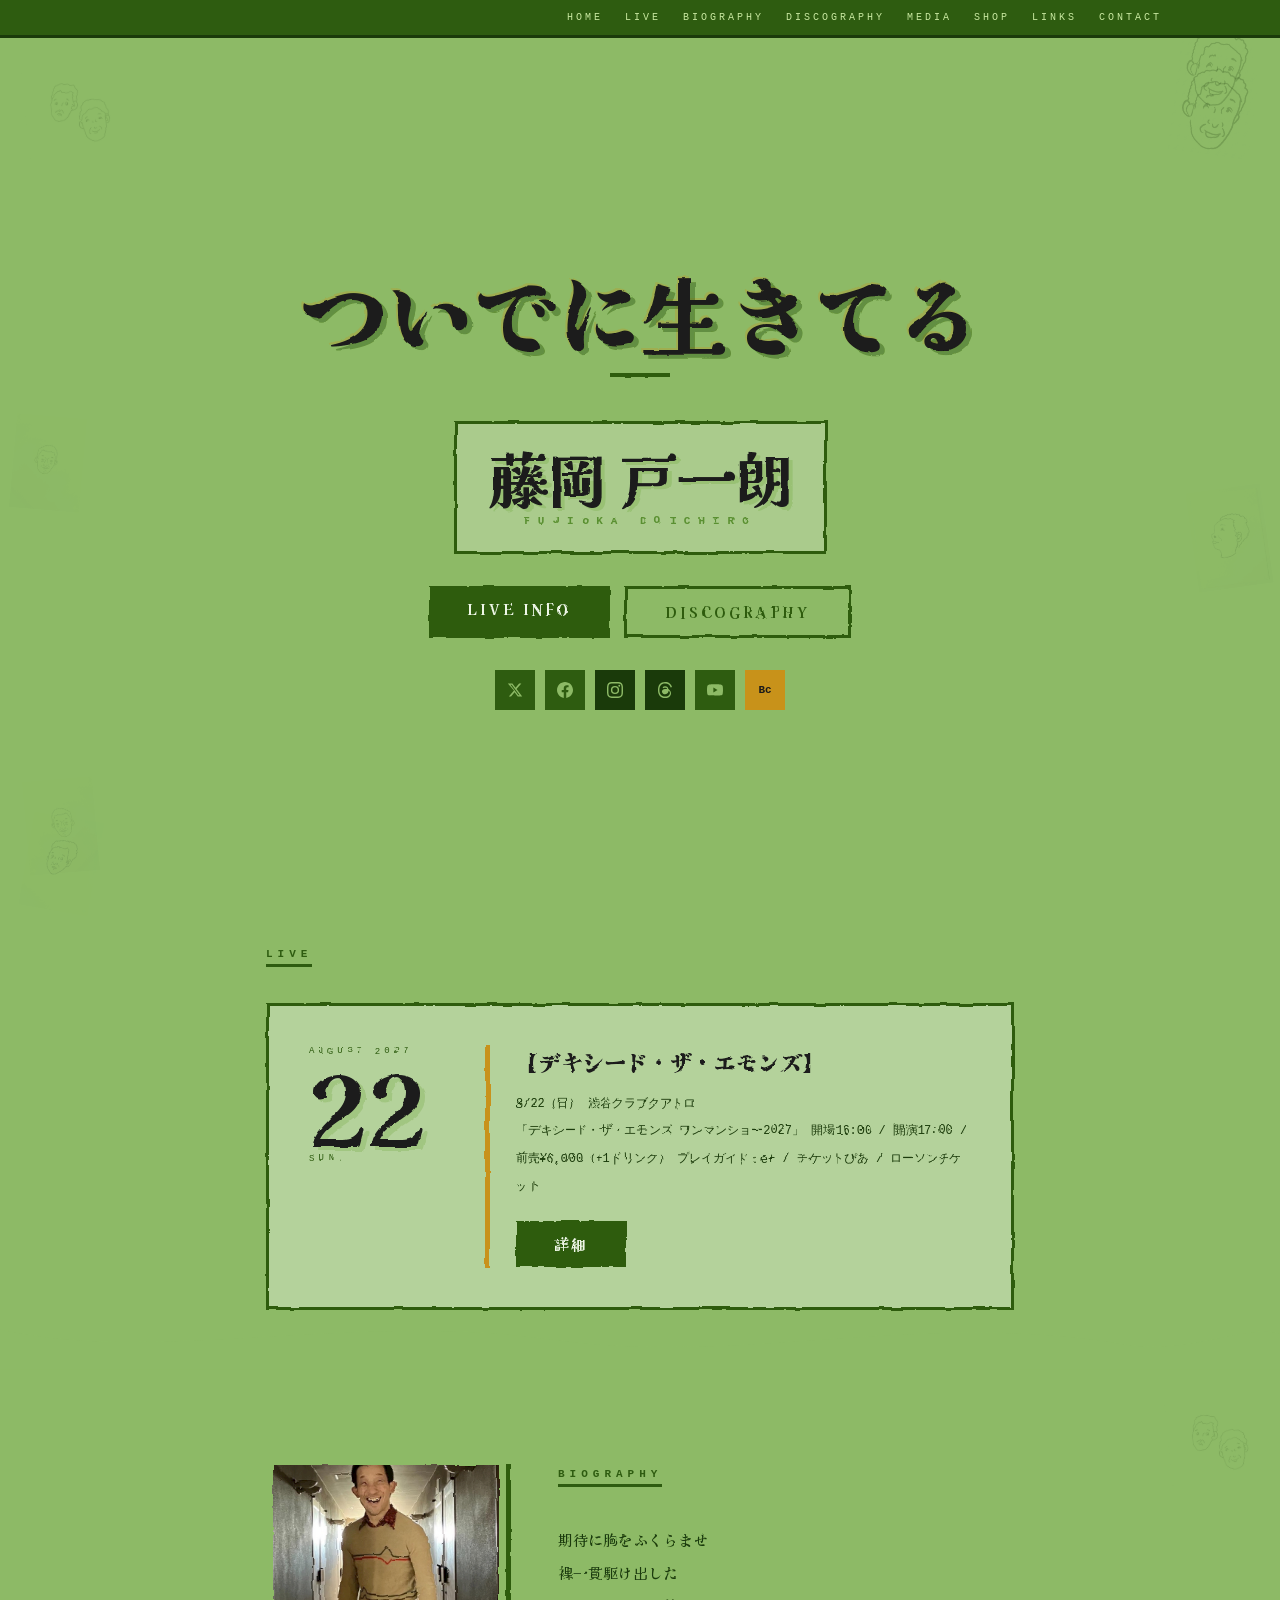
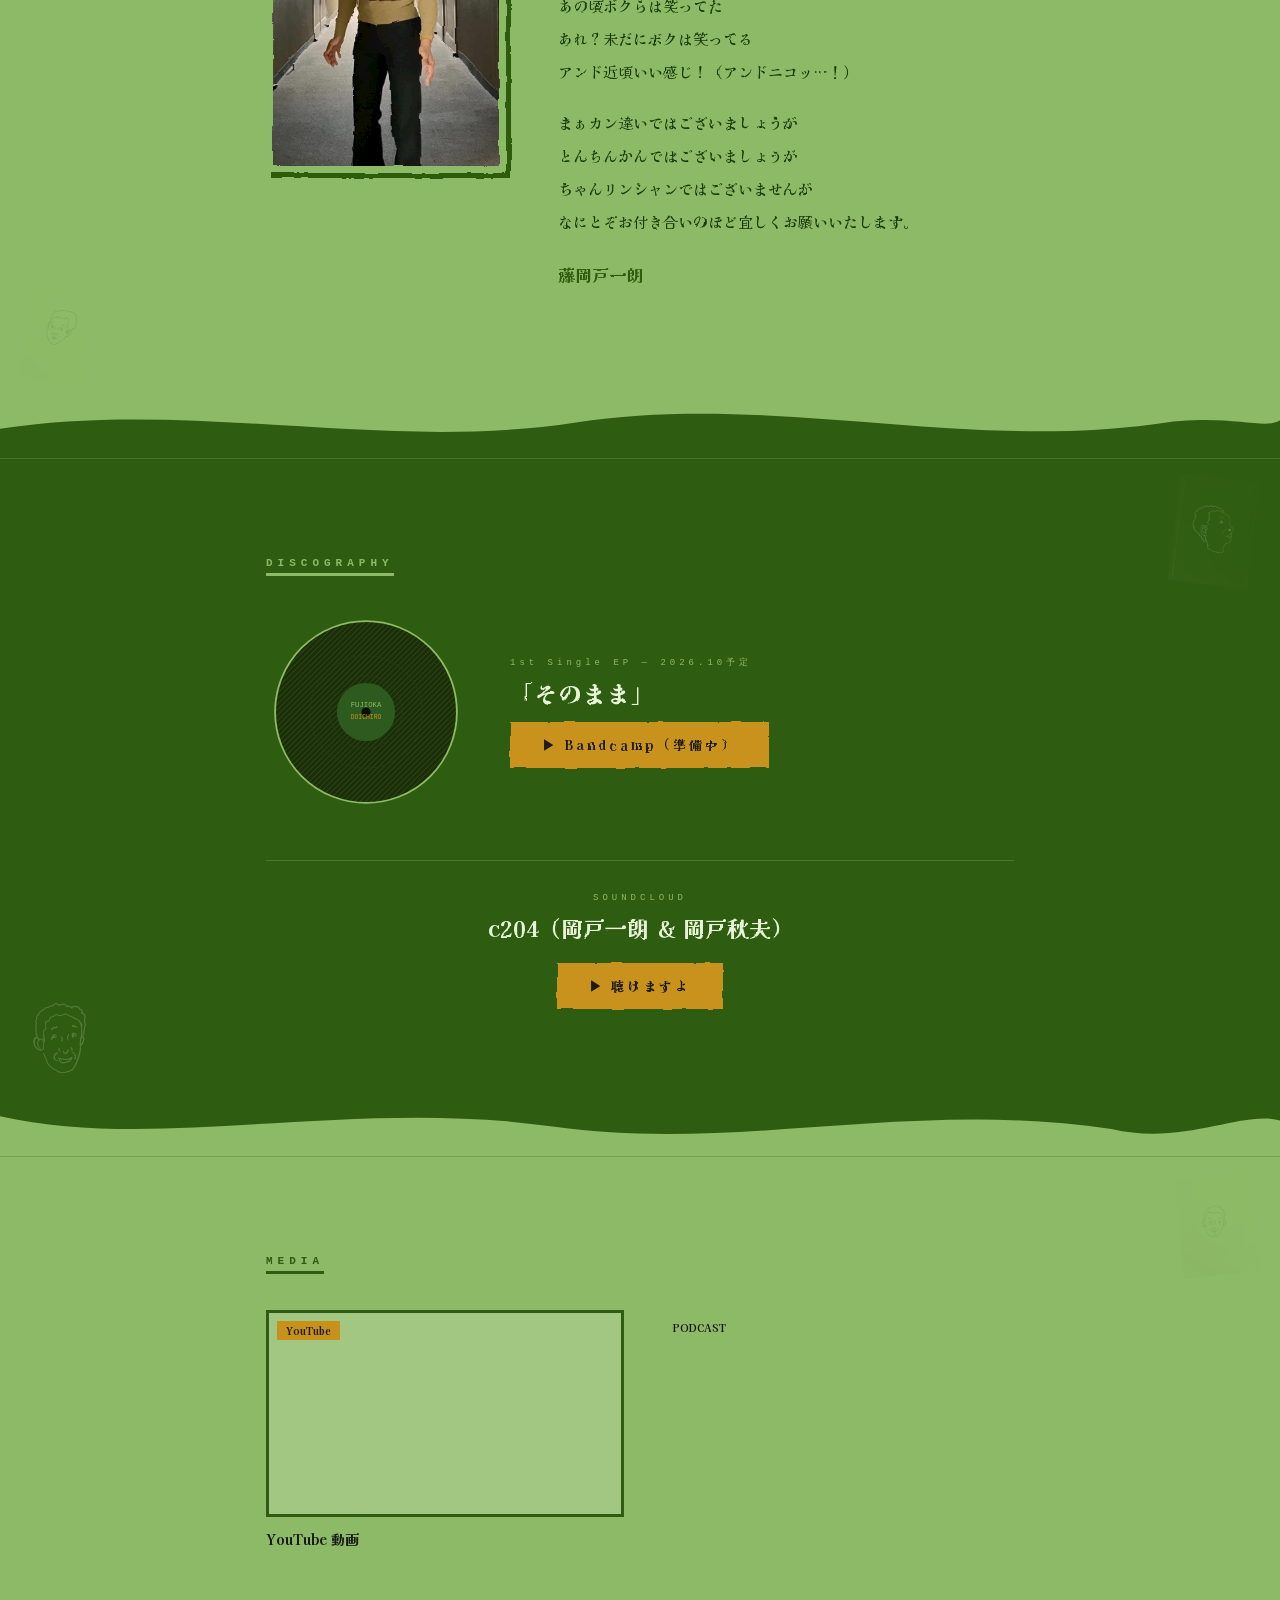
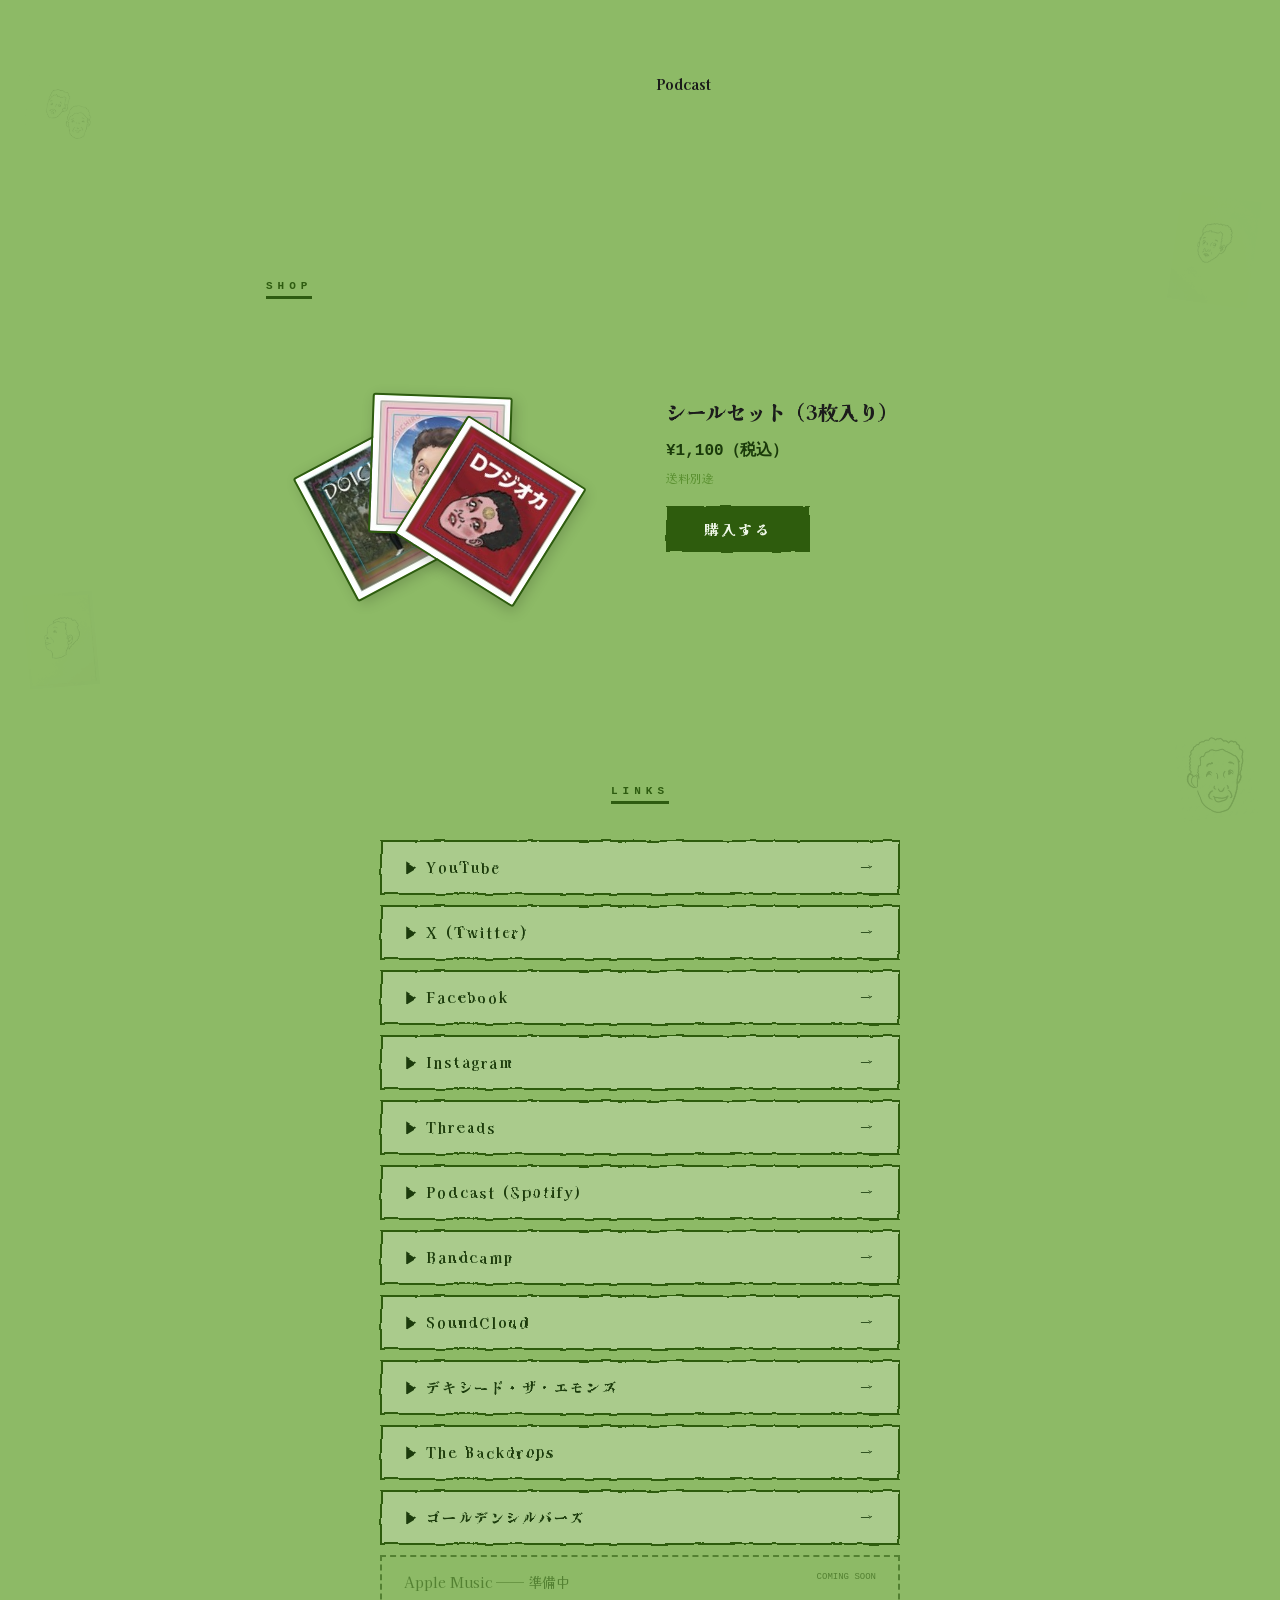
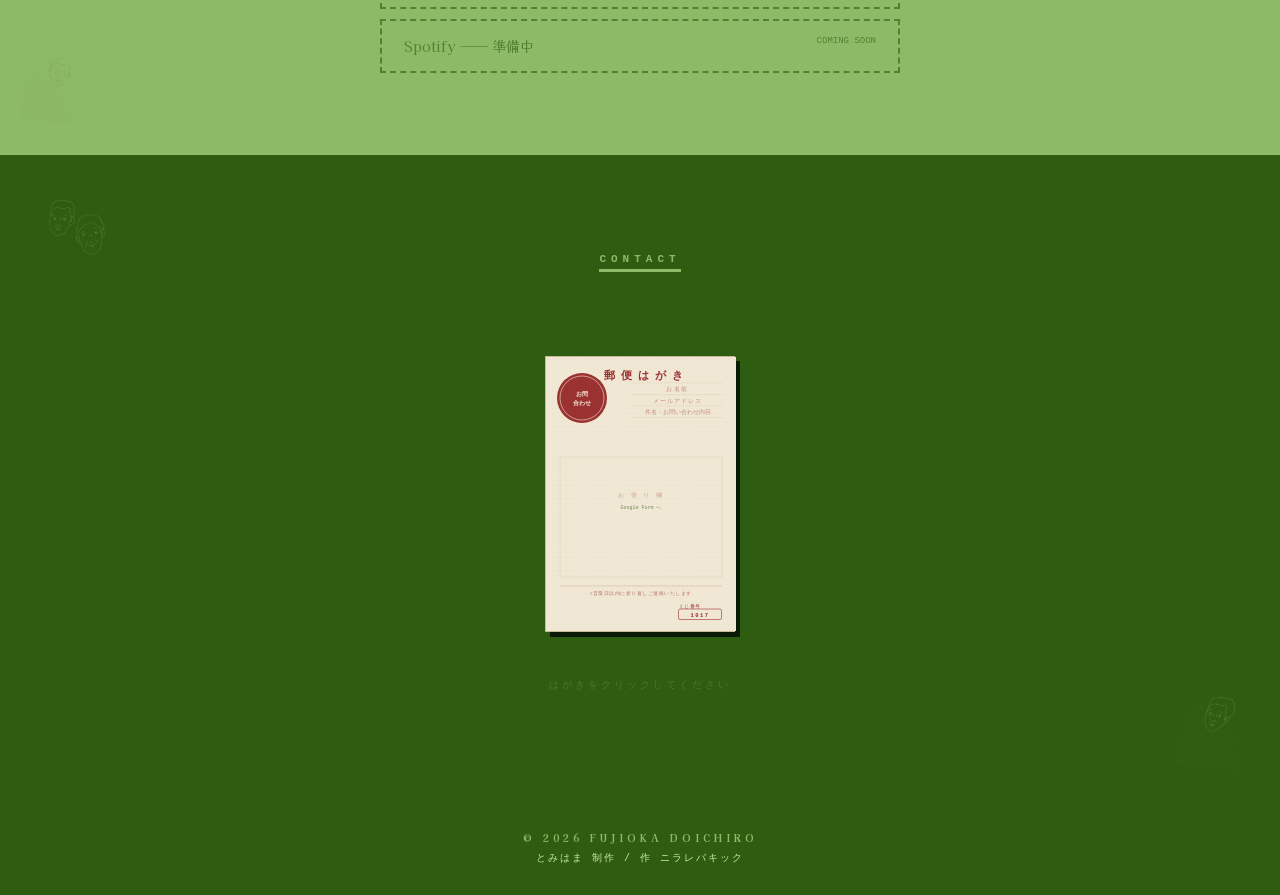
==== commit c9efe2b2: "feat: schedule.json に予約リンク（reserve_url）を追加し LIVE INFO でリンク表示 会場URL（url）とは別に予約先を持てるようにした。reserve_url " ====
--- a/index.html
+++ b/index.html
@@ -81,13 +81,12 @@
     </div>
 
     <div style="display:flex;gap:14px;justify-content:center;flex-wrap:wrap;margin-bottom:32px">
-      <span class="btn-primary" id="liveInfoBtn">LIVE INFO
-        <div class="live-info-popup" id="liveInfoPopup">
-          <h4>UPCOMING LIVE</h4>
-          <div id="liveInfoList"></div>
-        </div>
-      </span>
+      <span class="btn-primary" id="liveInfoBtn">LIVE INFO</span>
       <a href="#discography" class="btn-secondary">DISCOGRAPHY</a>
+    </div>
+    <div class="live-info-popup" id="liveInfoPopup">
+      <h4>UPCOMING LIVE</h4>
+      <div id="liveInfoList"></div>
     </div>
 
     <div class="sns-row">
@@ -229,7 +228,7 @@
       <div class="media-card">
         <div class="media-embed-wrap">
           <span class="media-badge" style="background:#c8921a;color:#1a1a1a">YouTube</span>
-          <iframe src="https://youtu.be/TkMachwlUtI" title="YouTube" allow="accelerometer; autoplay; clipboard-write; encrypted-media; gyroscope; picture-in-picture" allowfullscreen loading="lazy"></iframe>
+          <iframe src="https://www.youtube.com/embed/TkMachwlUtI" title="YouTube" allow="accelerometer; autoplay; clipboard-write; encrypted-media; gyroscope; picture-in-picture" allowfullscreen loading="lazy"></iframe>
         </div>
         <p class="media-title">YouTube &#21205;&#30011;</p>
       </div>
@@ -349,7 +348,7 @@
   <p class="footer-credit">&#12392;&#12415;&#12399;&#12414; &#21046;&#20316; / &#20316; &#12491;&#12521;&#12524;&#12496;&#12461;&#12483;&#12463;</p>
 </footer>
 
-<script src="js/schedule.js?v=4"></script>
+<script src="js/schedule.js?v=5"></script>
 <script src="js/main.js?v=3"></script>
 </body>
 </html>
--- a/css/style.css
+++ b/css/style.css
@@ -72,12 +72,18 @@
 .sns-coming{width:40px;height:40px;border:2px dashed var(--dark-green);display:flex;align-items:center;justify-content:center;font-family:'Courier New',monospace;font-size:8px;color:var(--dark-green);text-align:center;line-height:1.2;cursor:default}
 
 /* LIVE INFO popup */
-.live-info-popup{display:none;position:fixed;left:50%;top:50%;transform:translate(-50%,-50%);background:var(--dark-green);border:2px solid var(--amber-gold);padding:24px 28px;min-width:340px;max-width:90vw;max-height:80vh;overflow-y:auto;z-index:300;box-shadow:4px 4px 24px rgba(0,0,0,.5);border-radius:4px}
+.live-info-popup{display:none;position:fixed;left:50%;top:50%;transform:translate(-50%,-50%);background:var(--dark-green);border:2px solid var(--amber-gold);padding:24px 28px;min-width:340px;max-width:90vw;max-height:80vh;overflow-y:auto;-webkit-overflow-scrolling:touch;overscroll-behavior:contain;z-index:300;box-shadow:4px 4px 24px rgba(0,0,0,.5);border-radius:4px}
 .live-info-popup.active{display:block}
 .live-info-popup h4{font-family:'Courier New',monospace;font-size:10px;letter-spacing:4px;color:var(--amber-gold);margin-bottom:14px}
 .live-info-item{padding:8px 0;border-bottom:1px solid rgba(200,232,160,.15);font-size:13px;color:var(--light-green);line-height:1.6}
 .live-info-item:last-child{border-bottom:none}
 .live-info-date{font-family:'Courier New',monospace;font-size:10px;color:var(--amber-gold);margin-right:8px}
+.live-info-band{font-weight:bold;color:var(--amber-gold);font-size:13px}
+.live-info-text{color:var(--light-green);font-size:13px}
+.live-info-detail{color:rgba(200,232,160,.7);font-size:11px}
+.live-info-links{margin-top:6px;display:flex;flex-wrap:wrap;gap:6px}
+.live-info-reserve{display:inline-block;font-family:'Courier New',monospace;font-size:10px;letter-spacing:2px;color:var(--light-green);border:1px solid var(--amber-gold);padding:2px 10px;text-decoration:none;transition:background .2s}
+.live-info-reserve:hover{background:rgba(200,146,26,.25)}
 
 /* ===== NEWS ===== */
 #news{background:var(--brand-green);padding:80px 0;position:relative;overflow:hidden}
@@ -178,7 +184,7 @@
   .shop-stickers{height:200px}
   .shop-sticker{width:110px;height:110px}
 
-  .live-info-popup{min-width:280px;left:0;transform:none}
+  .live-info-popup{left:4%;right:4%;top:8vh;bottom:8vh;width:92%;min-width:0;max-width:none;max-height:none;transform:none;overflow-y:auto;-webkit-overflow-scrolling:touch}
 
   /* Top-right faces: push below hamburger (fixed top:10px right:20px ~38px) */
   .face-tr{top:64px !important;right:8px !important}
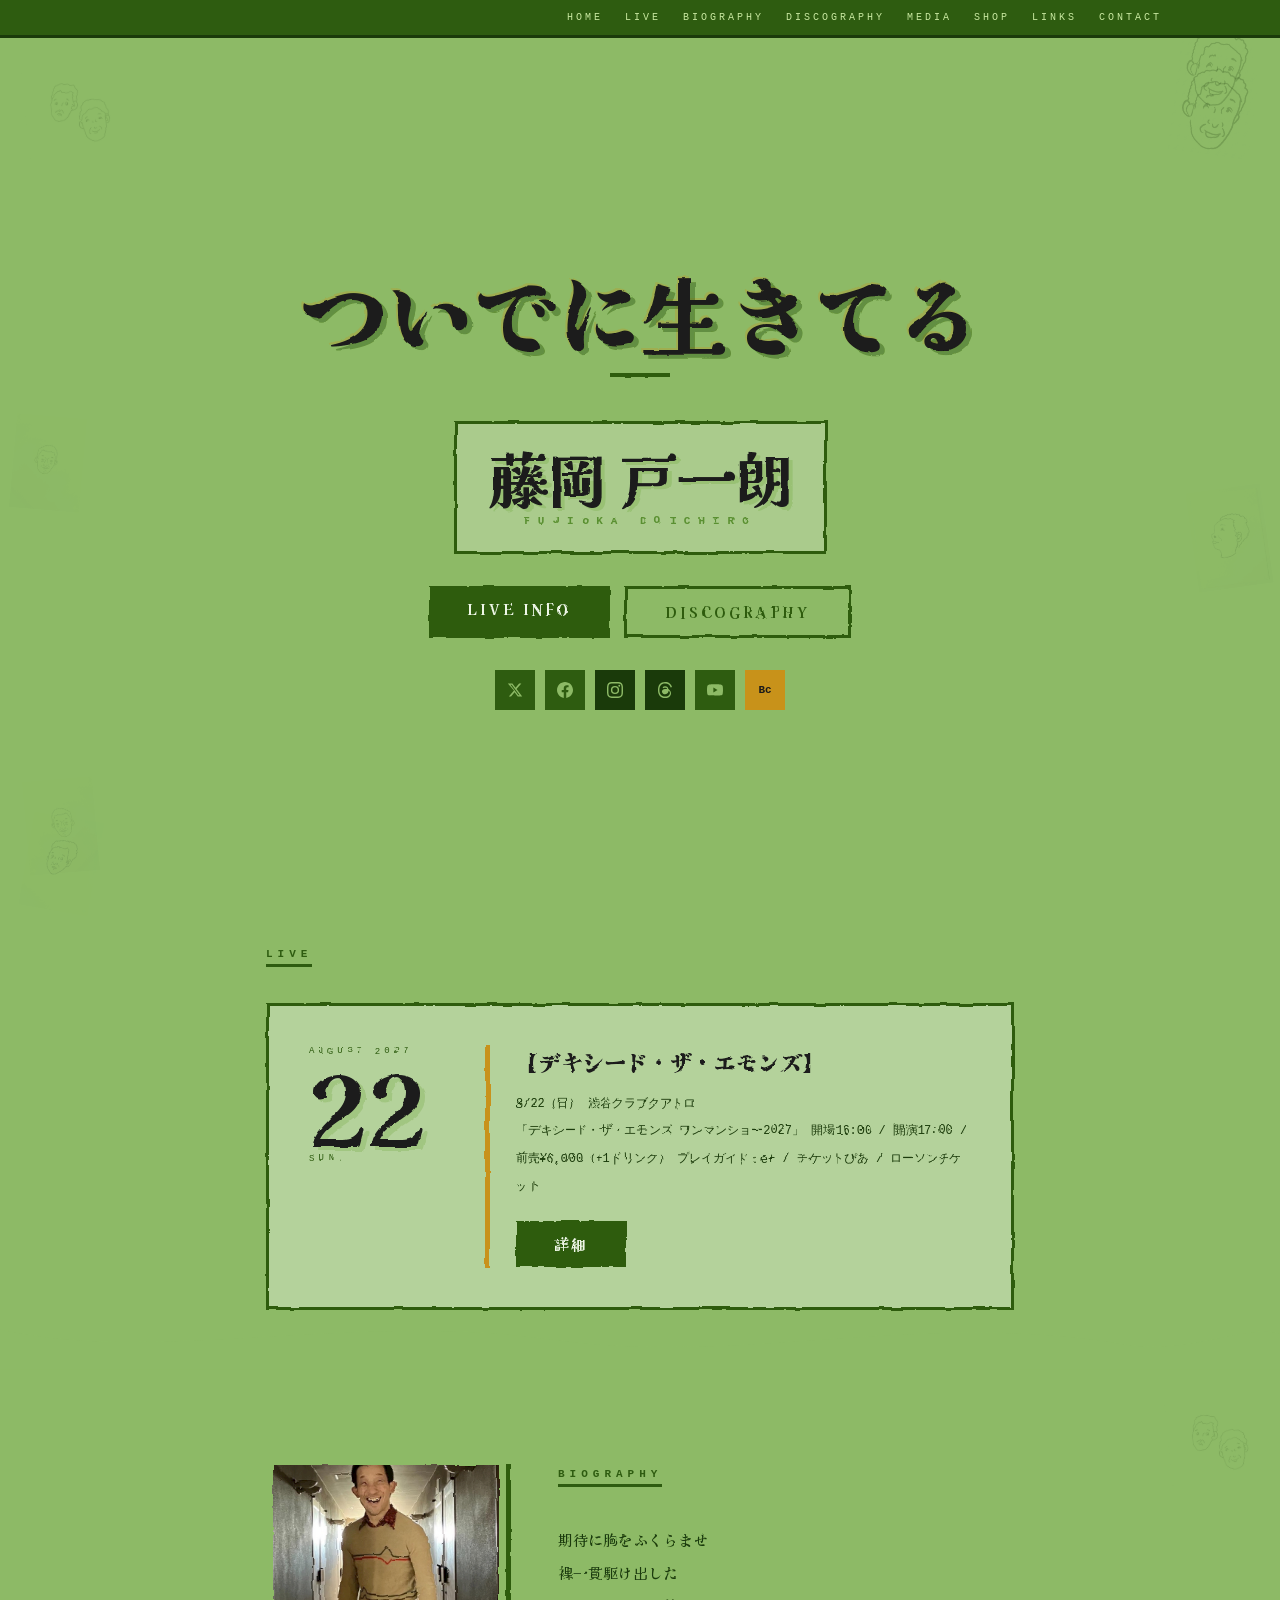
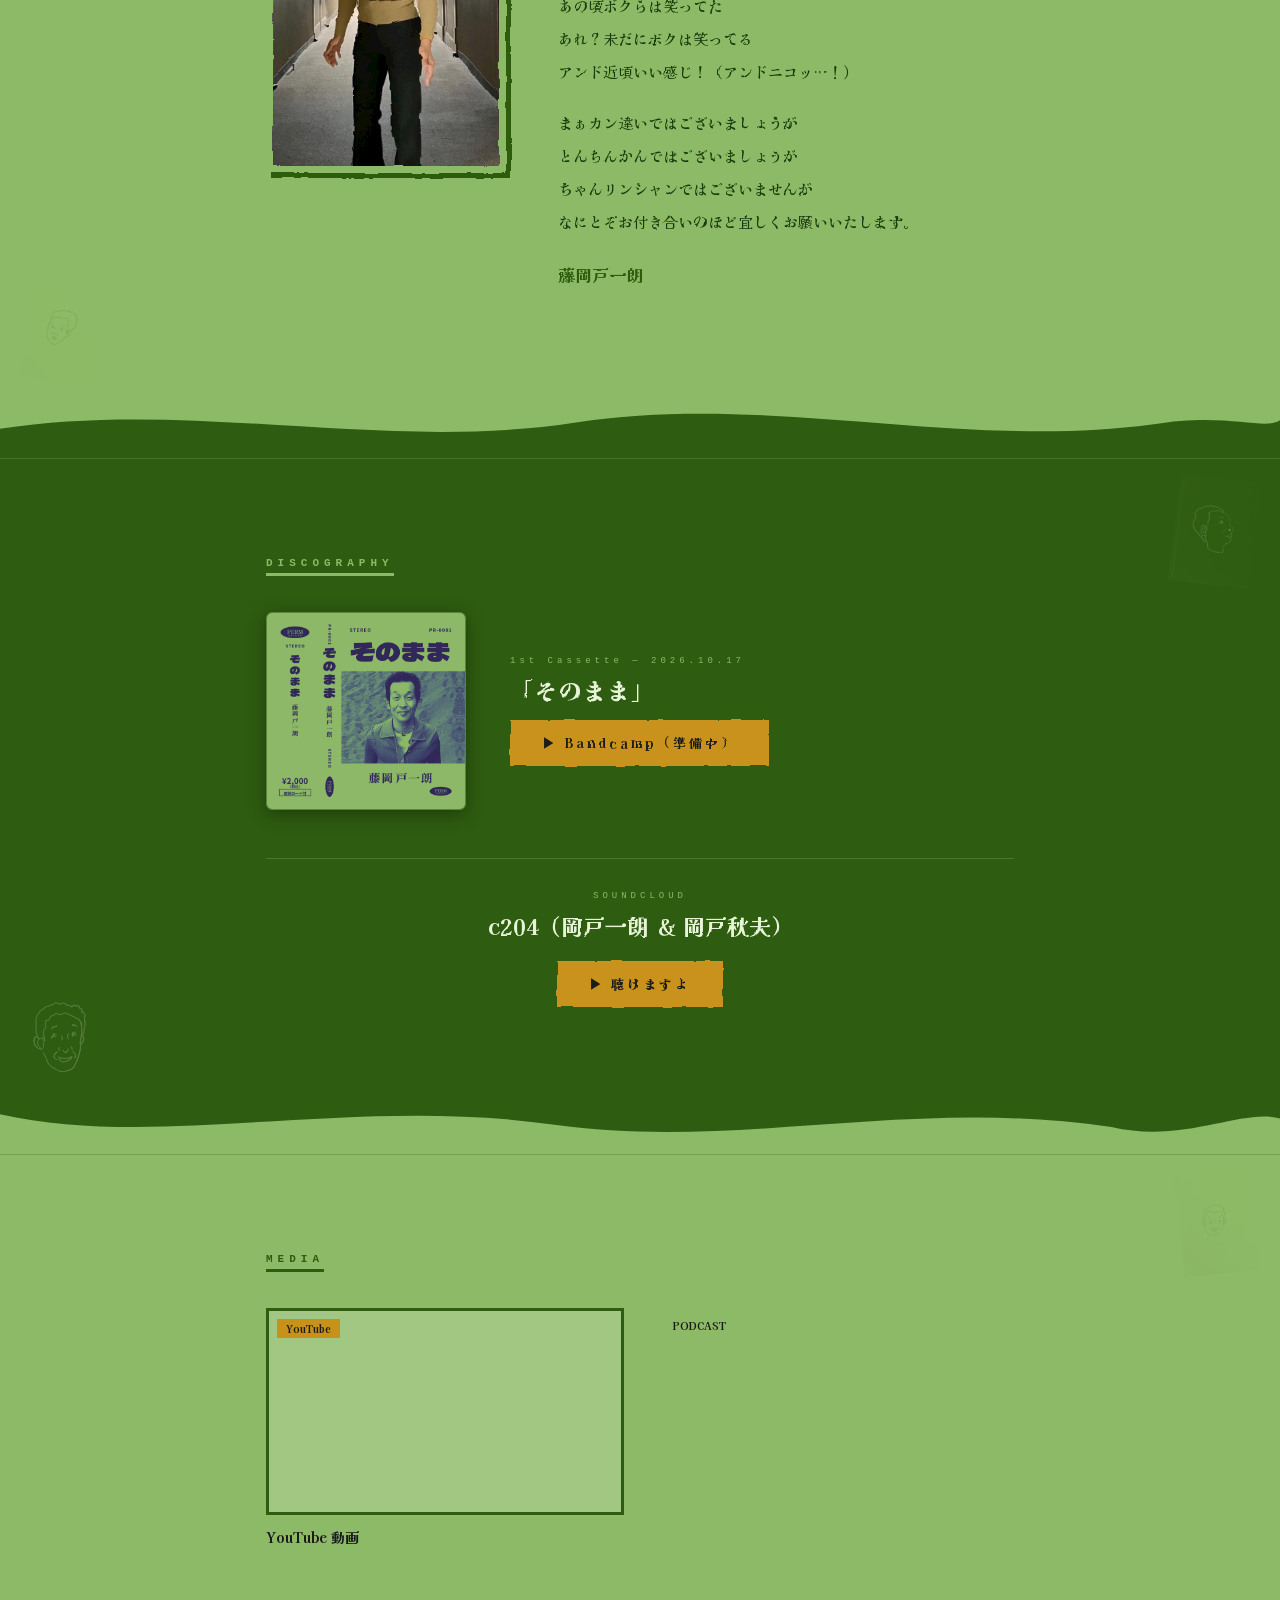
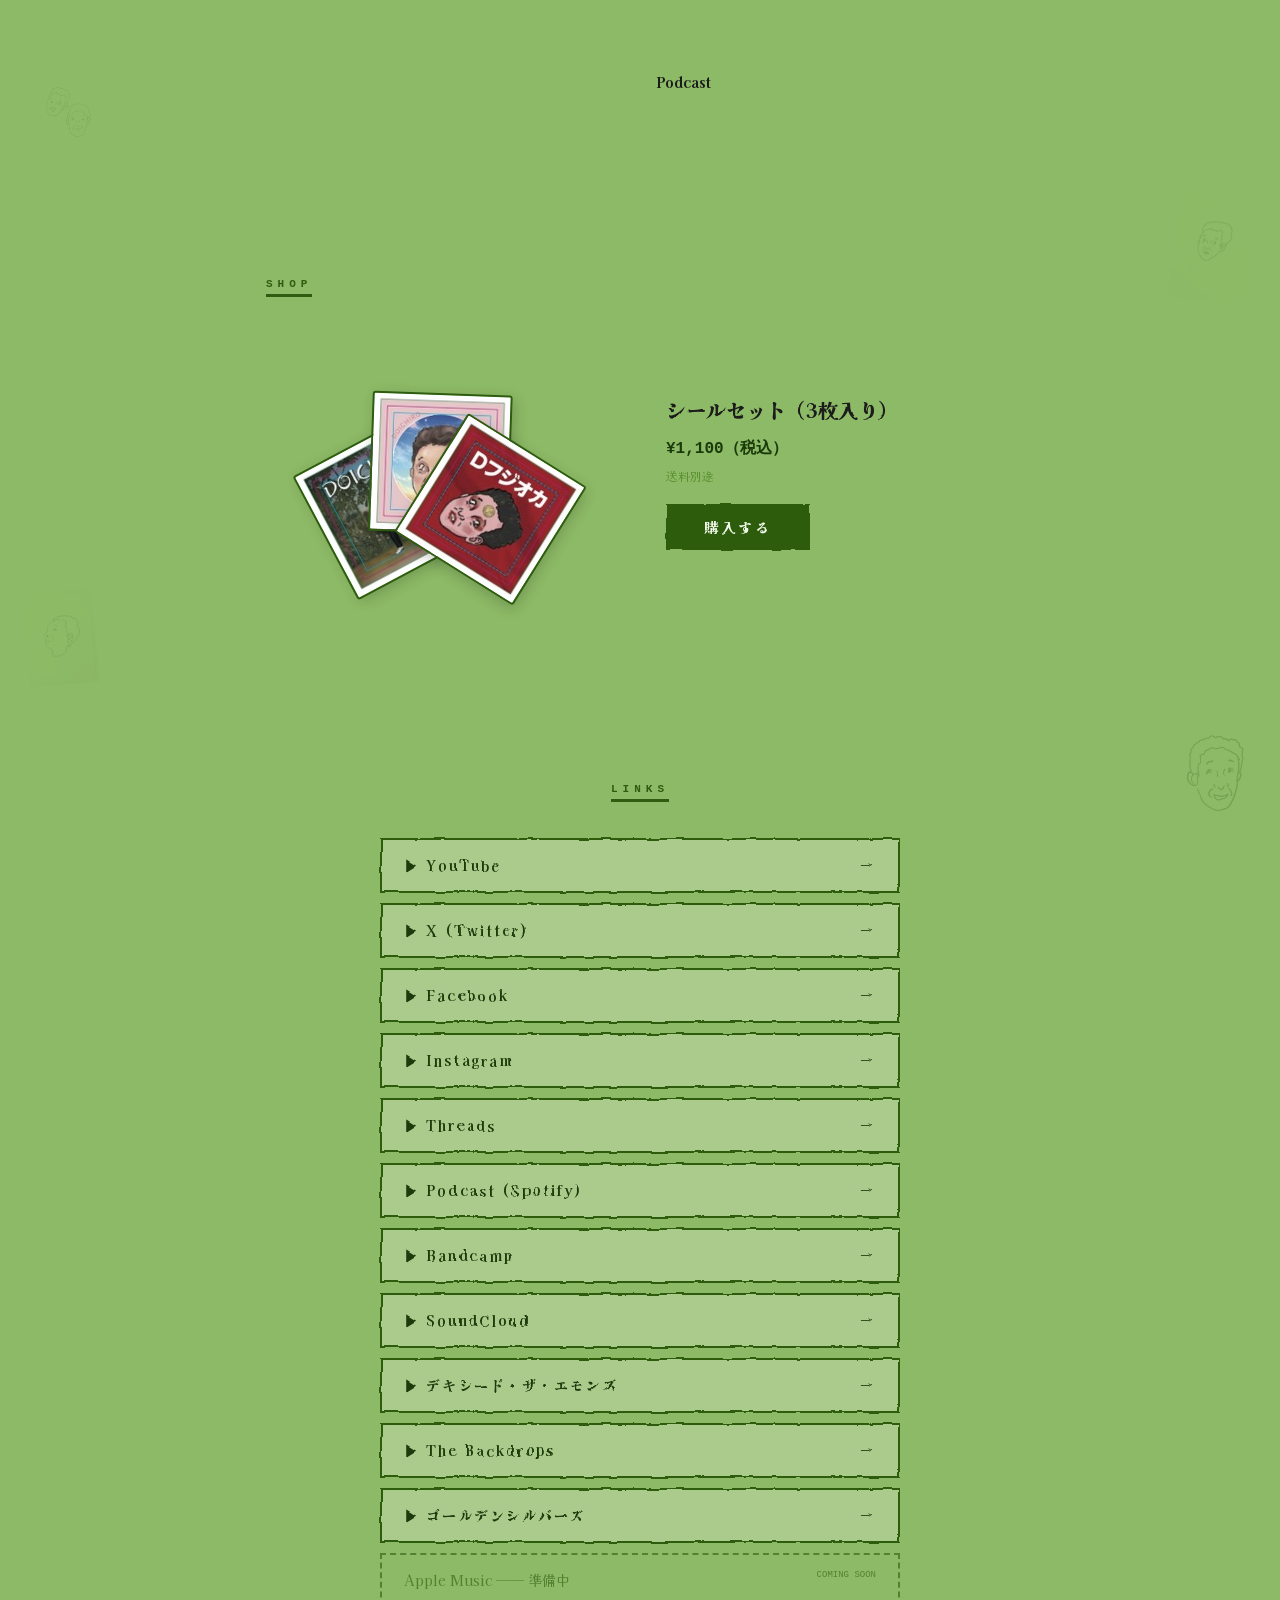
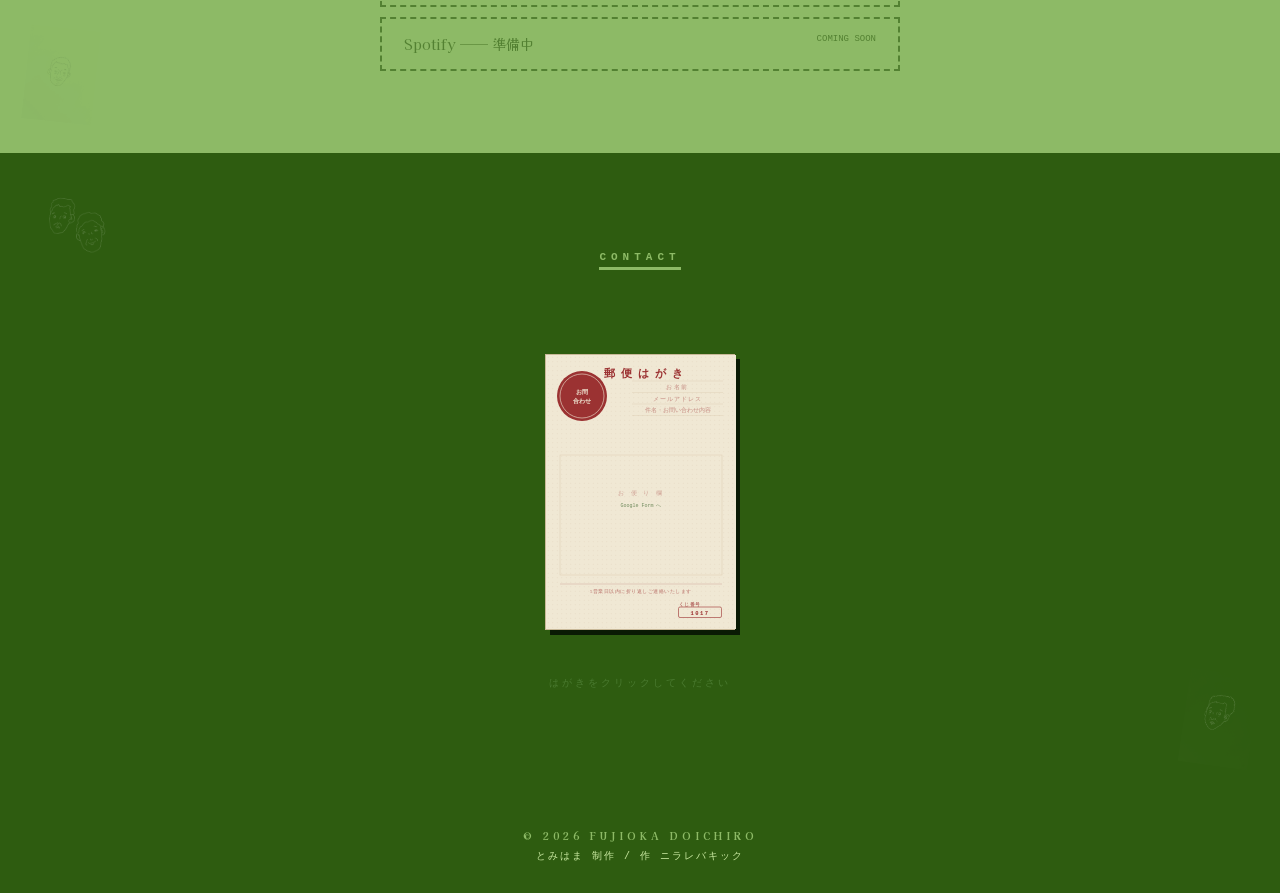
==== commit 614f5c90: "feat: DISCOGRAPHY を1st Single EPから1st Cassette(2026.10.17)に更新しジャケット画像を追加 Co-Authored-By: Claude Sonn" ====
--- a/index.html
+++ b/index.html
@@ -188,19 +188,9 @@
   <div class="section-inner">
     <p class="section-label-light" style="color:#8DBA66;border-color:#8DBA66">DISCOGRAPHY</p>
     <div class="disco-grid">
-      <svg width="200" height="200" viewBox="0 0 220 220" xmlns="http://www.w3.org/2000/svg" style="display:block">
-        <defs><pattern id="gr" width="6" height="6" patternUnits="userSpaceOnUse"><path d="M0 6L6 0" stroke="rgba(141,186,102,.45)" stroke-width="0.5" fill="none"/></pattern></defs>
-        <circle cx="110" cy="110" r="100" fill="#1a2e08" stroke="#8DBA66" stroke-width="2"/>
-        <circle cx="110" cy="110" r="100" fill="url(#gr)"/>
-        <circle cx="110" cy="110" r="62" fill="none" stroke="#1e4010" stroke-width="0.8"/>
-        <circle cx="110" cy="110" r="40" fill="none" stroke="#1e4010" stroke-width="0.8"/>
-        <circle cx="110" cy="110" r="32" fill="#2d5a1e"/>
-        <circle cx="110" cy="110" r="5" fill="#060e02"/>
-        <text x="110" y="105" text-anchor="middle" fill="#8DBA66" font-family="'Courier New',monospace" font-size="8">FUJIOKA</text>
-        <text x="110" y="118" text-anchor="middle" fill="#c8921a" font-family="'Courier New',monospace" font-size="7">DOICHIRO</text>
-      </svg>
+      <img src="img/cassette-sonomama.png" alt="&#12381;&#12398;&#12414;&#12414; PR-0001 &#12459;&#12475;&#12483;&#12488;&#12472;&#12515;&#12465;&#12483;&#12488;" width="200" height="200" style="display:block;border-radius:6px;object-fit:cover;box-shadow:0 4px 18px rgba(0,0,0,.35);border:1px solid rgba(141,186,102,.45)">
       <div>
-        <p class="disco-label">1st Single EP &#8212; 2026.10&#20104;&#23450;</p>
+        <p class="disco-label">1st Cassette &#8212; 2026.10.17</p>
         <h3 class="disco-title">&#12300;&#12381;&#12398;&#12414;&#12414;&#12301;</h3>
         <span class="btn-amber">&#9654; Bandcamp&#65288;&#28310;&#20633;&#20013;&#65289;</span>
       </div>
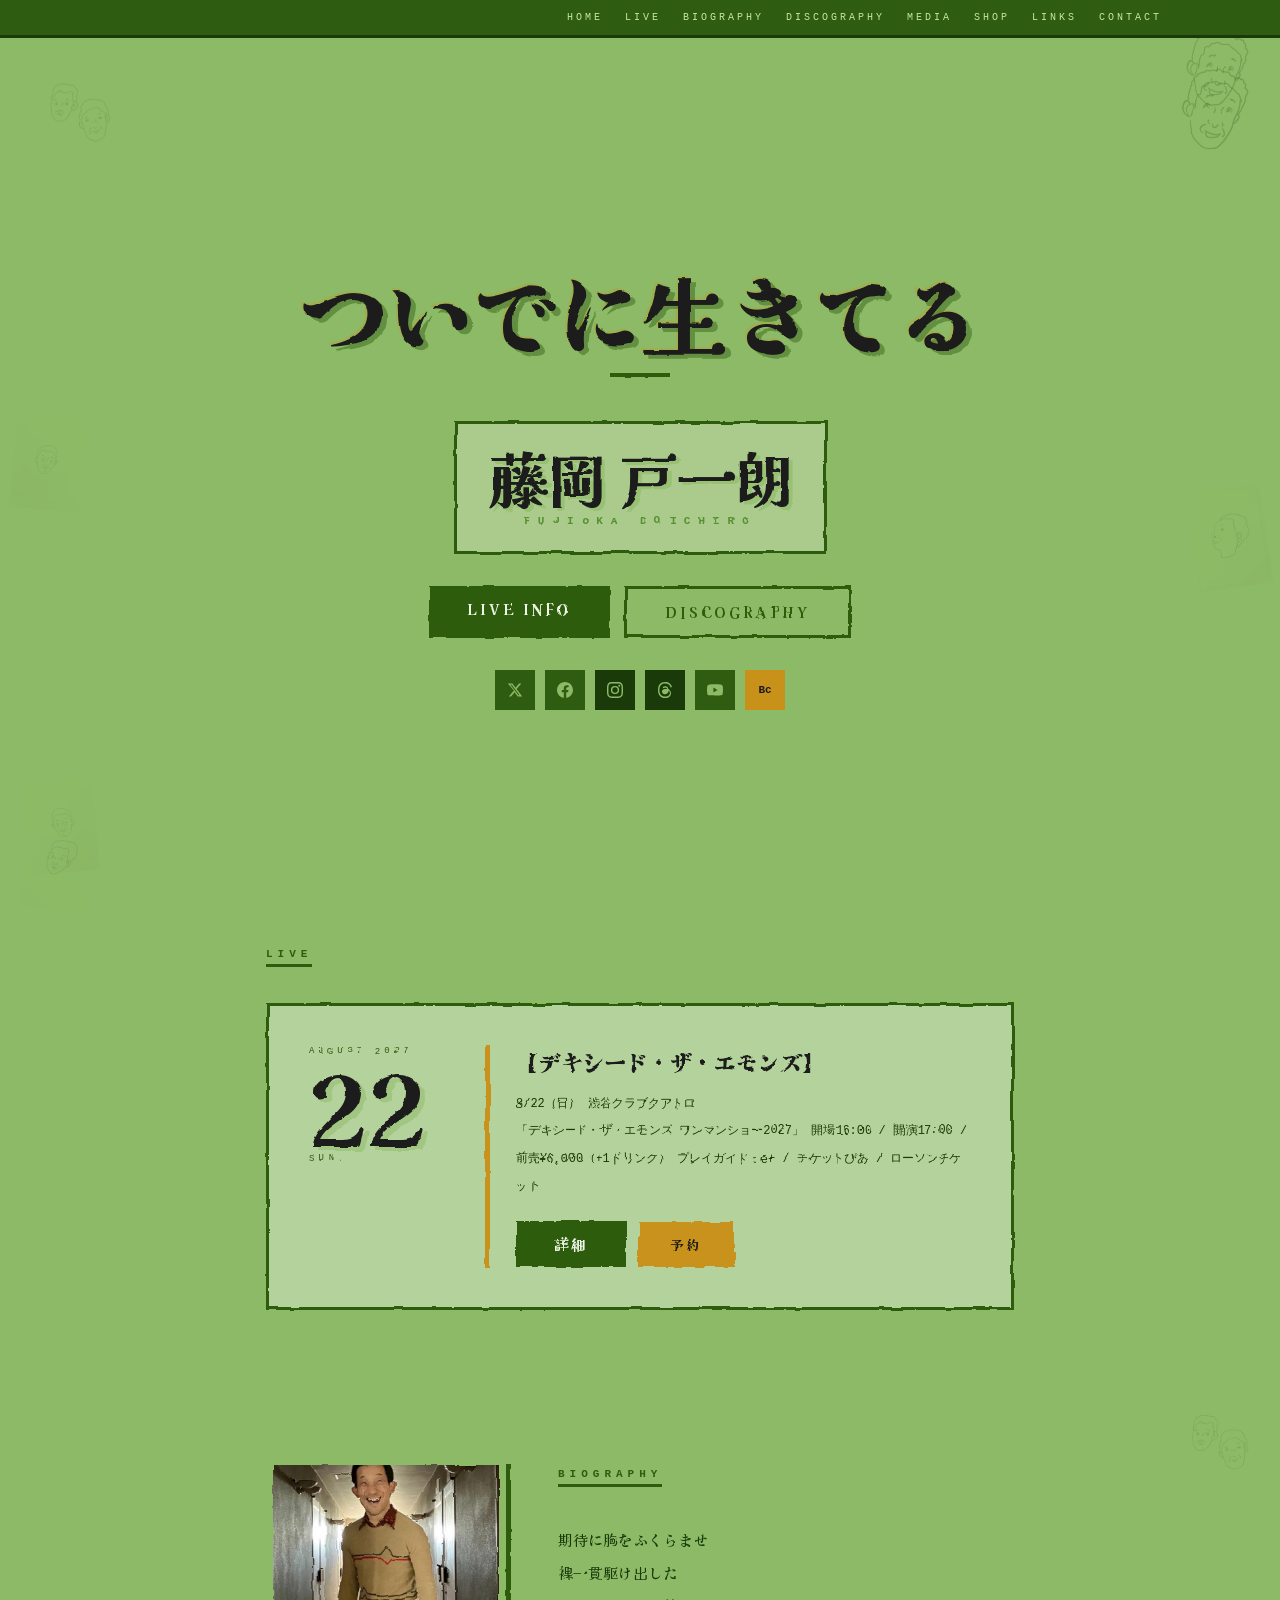
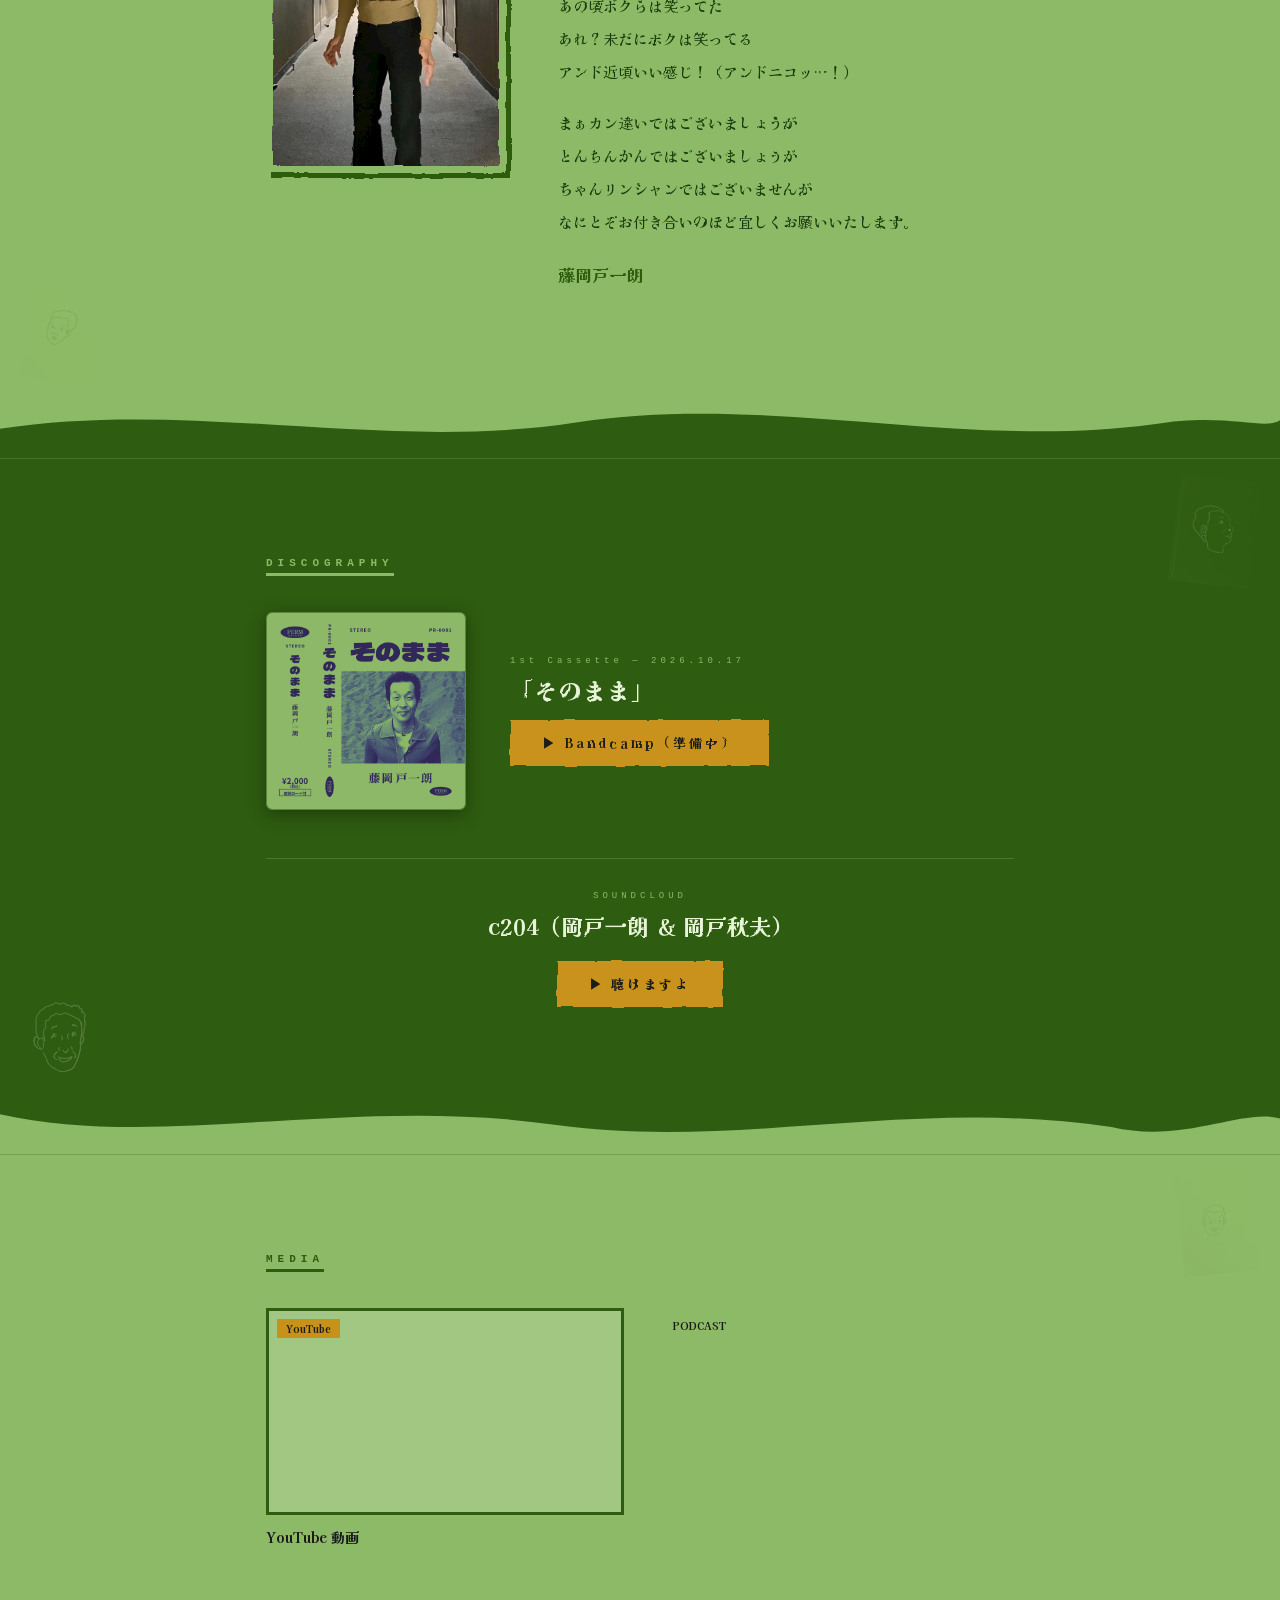
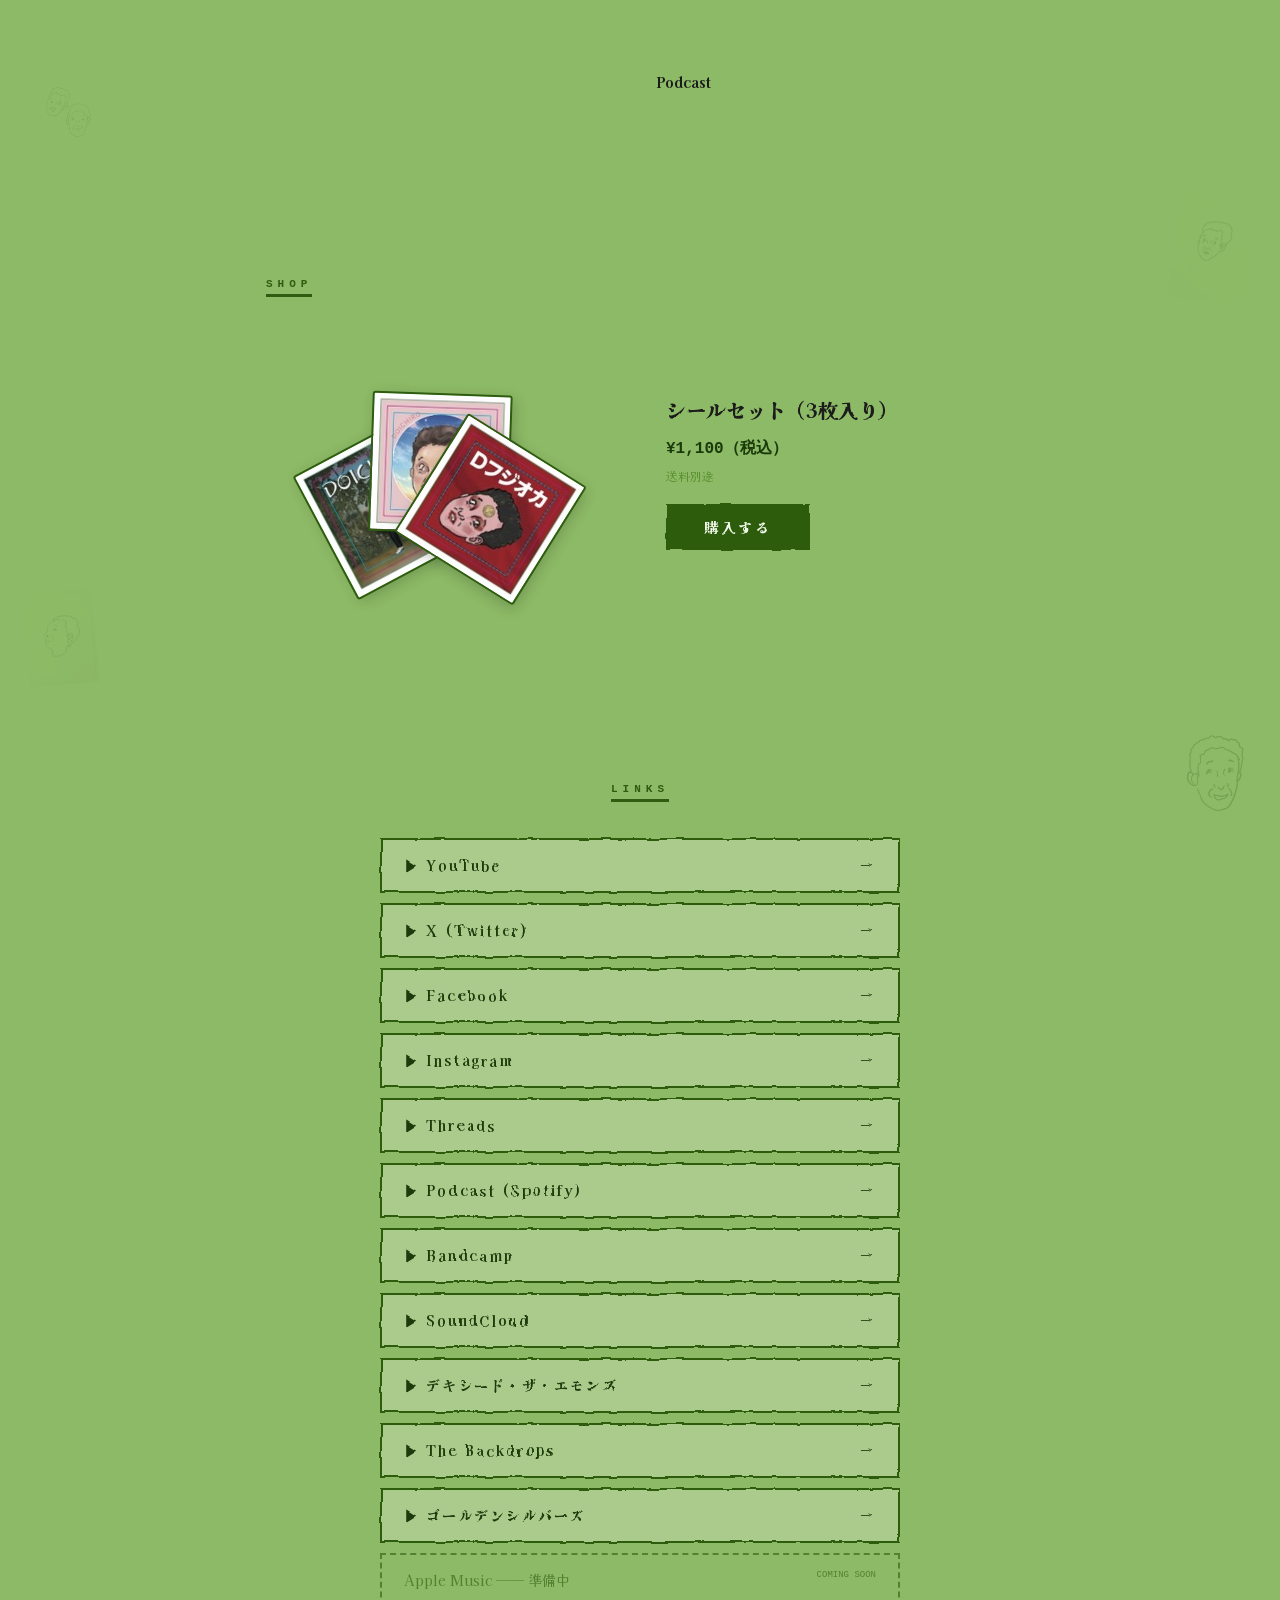
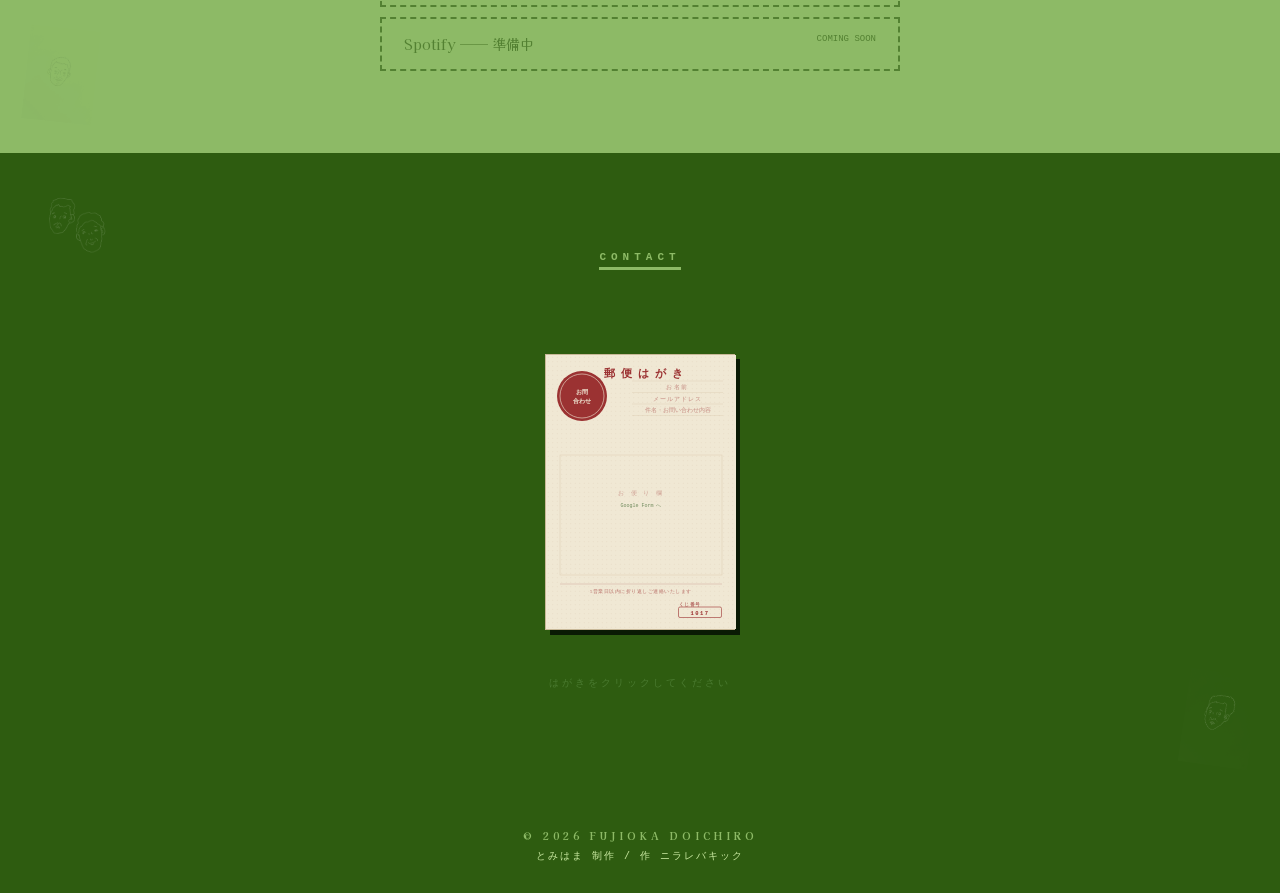
==== commit bb85ff08: "feat: LIVE の NEWS カードで「詳細」の横に予約ボタンを表示 LIVE INFO ポップアップと同じ判定・ラベル（予約 / 予約1・予約2 / 予約メール）で、 NEWS カードの「詳細" ====
--- a/index.html
+++ b/index.html
@@ -8,7 +8,7 @@
 <!-- Google Tag Manager -->
 <script>(function(w,d,s,l,i){w[l]=w[l]||[];w[l].push({'gtm.start':new Date().getTime(),event:'gtm.js'});var f=d.getElementsByTagName(s)[0],j=d.createElement(s),dl=l!='dataLayer'?'&l='+l:'';j.async=true;j.src='https://www.googletagmanager.com/gtm.js?id='+i+dl;f.parentNode.insertBefore(j,f);})(window,document,'script','dataLayer','GTM-W6623DS9');</script>
 <link href="https://fonts.googleapis.com/css2?family=Kaisei+Tokumin:wght@400;700;800&display=swap" rel="stylesheet">
-<link rel="stylesheet" href="css/style.css?v=10">
+<link rel="stylesheet" href="css/style.css?v=11">
 </head>
 <body>
 
@@ -338,7 +338,7 @@
   <p class="footer-credit">&#12392;&#12415;&#12399;&#12414; &#21046;&#20316; / &#20316; &#12491;&#12521;&#12524;&#12496;&#12461;&#12483;&#12463;</p>
 </footer>
 
-<script src="js/schedule.js?v=5"></script>
+<script src="js/schedule.js?v=6"></script>
 <script src="js/main.js?v=3"></script>
 </body>
 </html>
--- a/css/style.css
+++ b/css/style.css
@@ -95,6 +95,8 @@
 .news-badge{display:inline-block;background:var(--amber-gold);color:#fff;font-family:'Kaisei Tokumin',serif;font-size:11px;padding:4px 12px;letter-spacing:2px;margin-bottom:12px;font-weight:800}
 .news-title{font-size:22px;font-weight:800;line-height:1.4;margin-bottom:14px;font-family:'Kaisei Tokumin',serif;filter:url(#rf2)}
 .news-info{font-family:'Courier New',monospace;font-size:12px;line-height:2.3;color:var(--text-body)}
+.news-actions{margin-top:20px;display:flex;flex-wrap:wrap;gap:12px;align-items:center}
+.news-reserve{text-decoration:none}
 
 /* ===== Wave divider ===== */
 .wave-divider{display:block;background:var(--brand-green);width:100%}
@@ -195,6 +197,7 @@
   .artist-name{font-size:clamp(22px,6.5vw,36px)}
   .artist-name-box{padding:18px 22px}
   .news-day{font-size:56px}
+  .news-actions .btn-primary,.news-actions .btn-amber{padding-left:22px;padding-right:22px}
   .section-inner{padding:0 20px}
 
   /* さらに狭い画面ではサイズも縮小 */
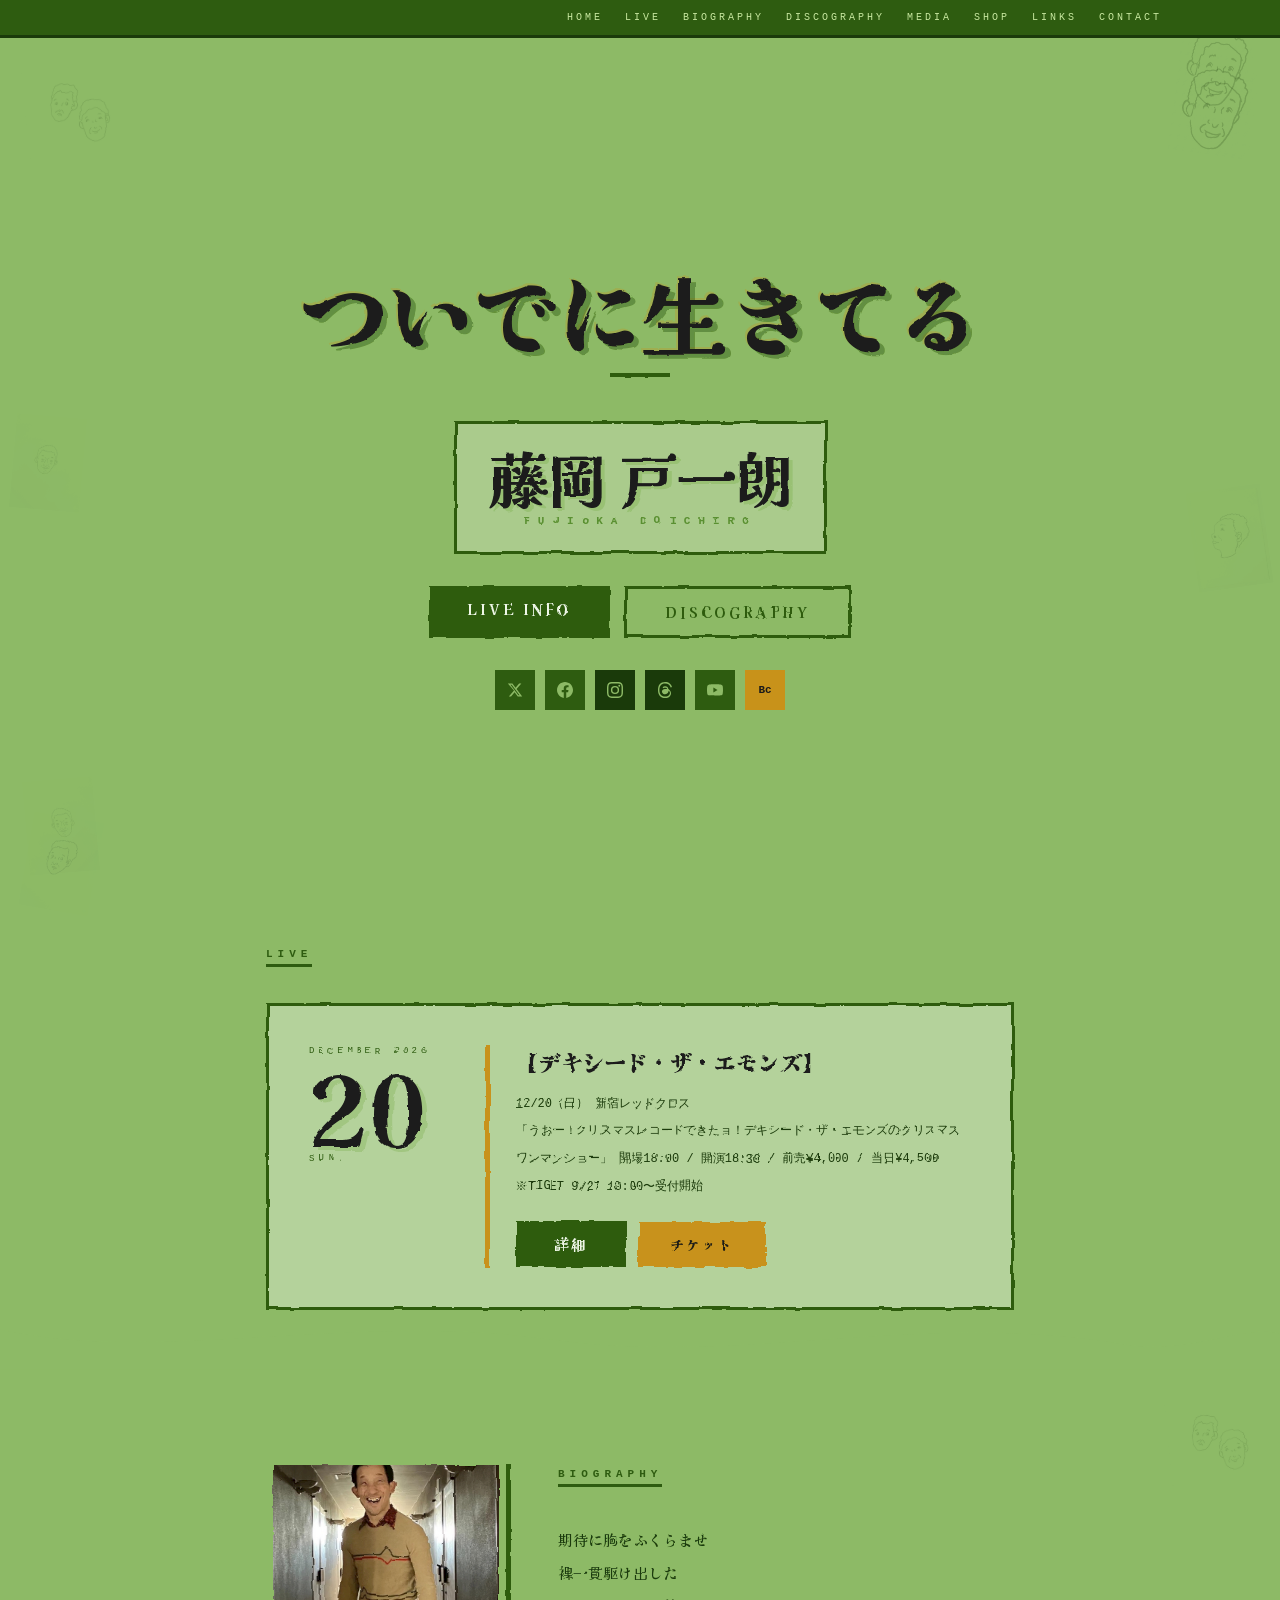
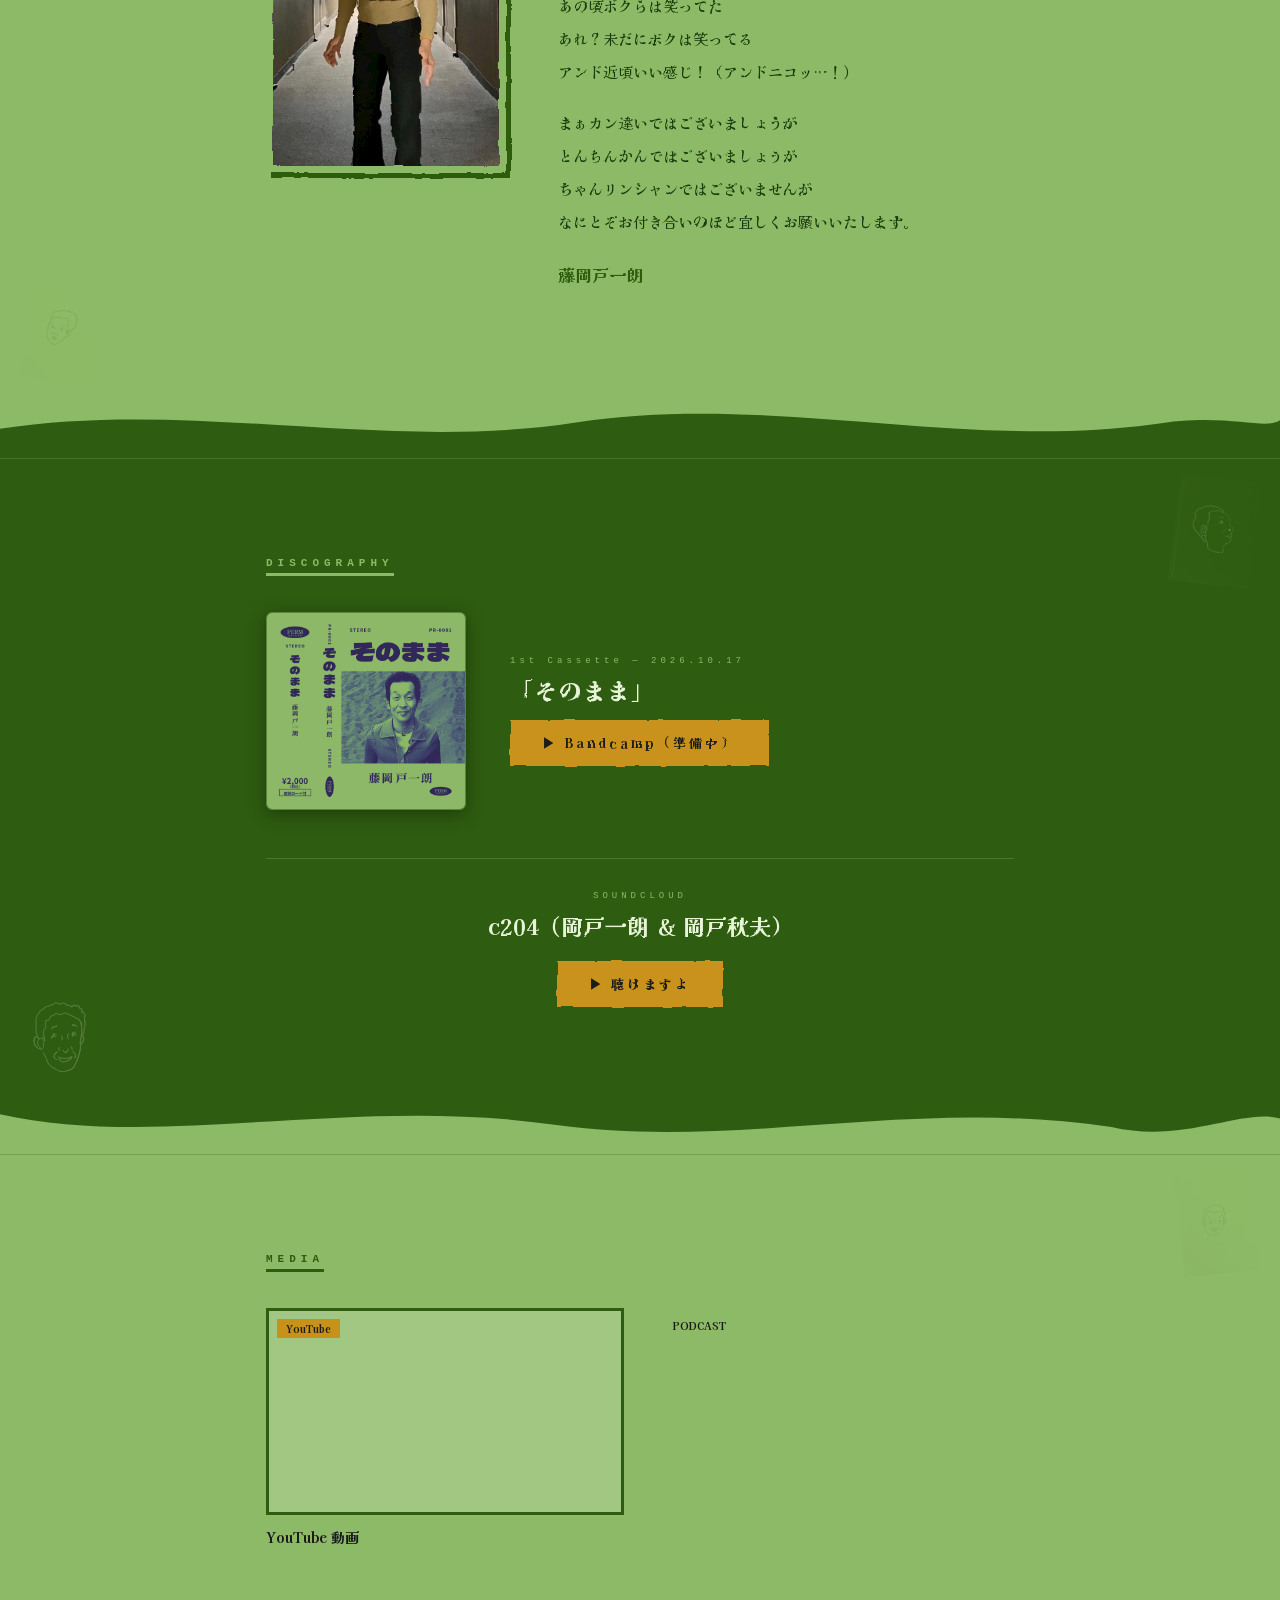
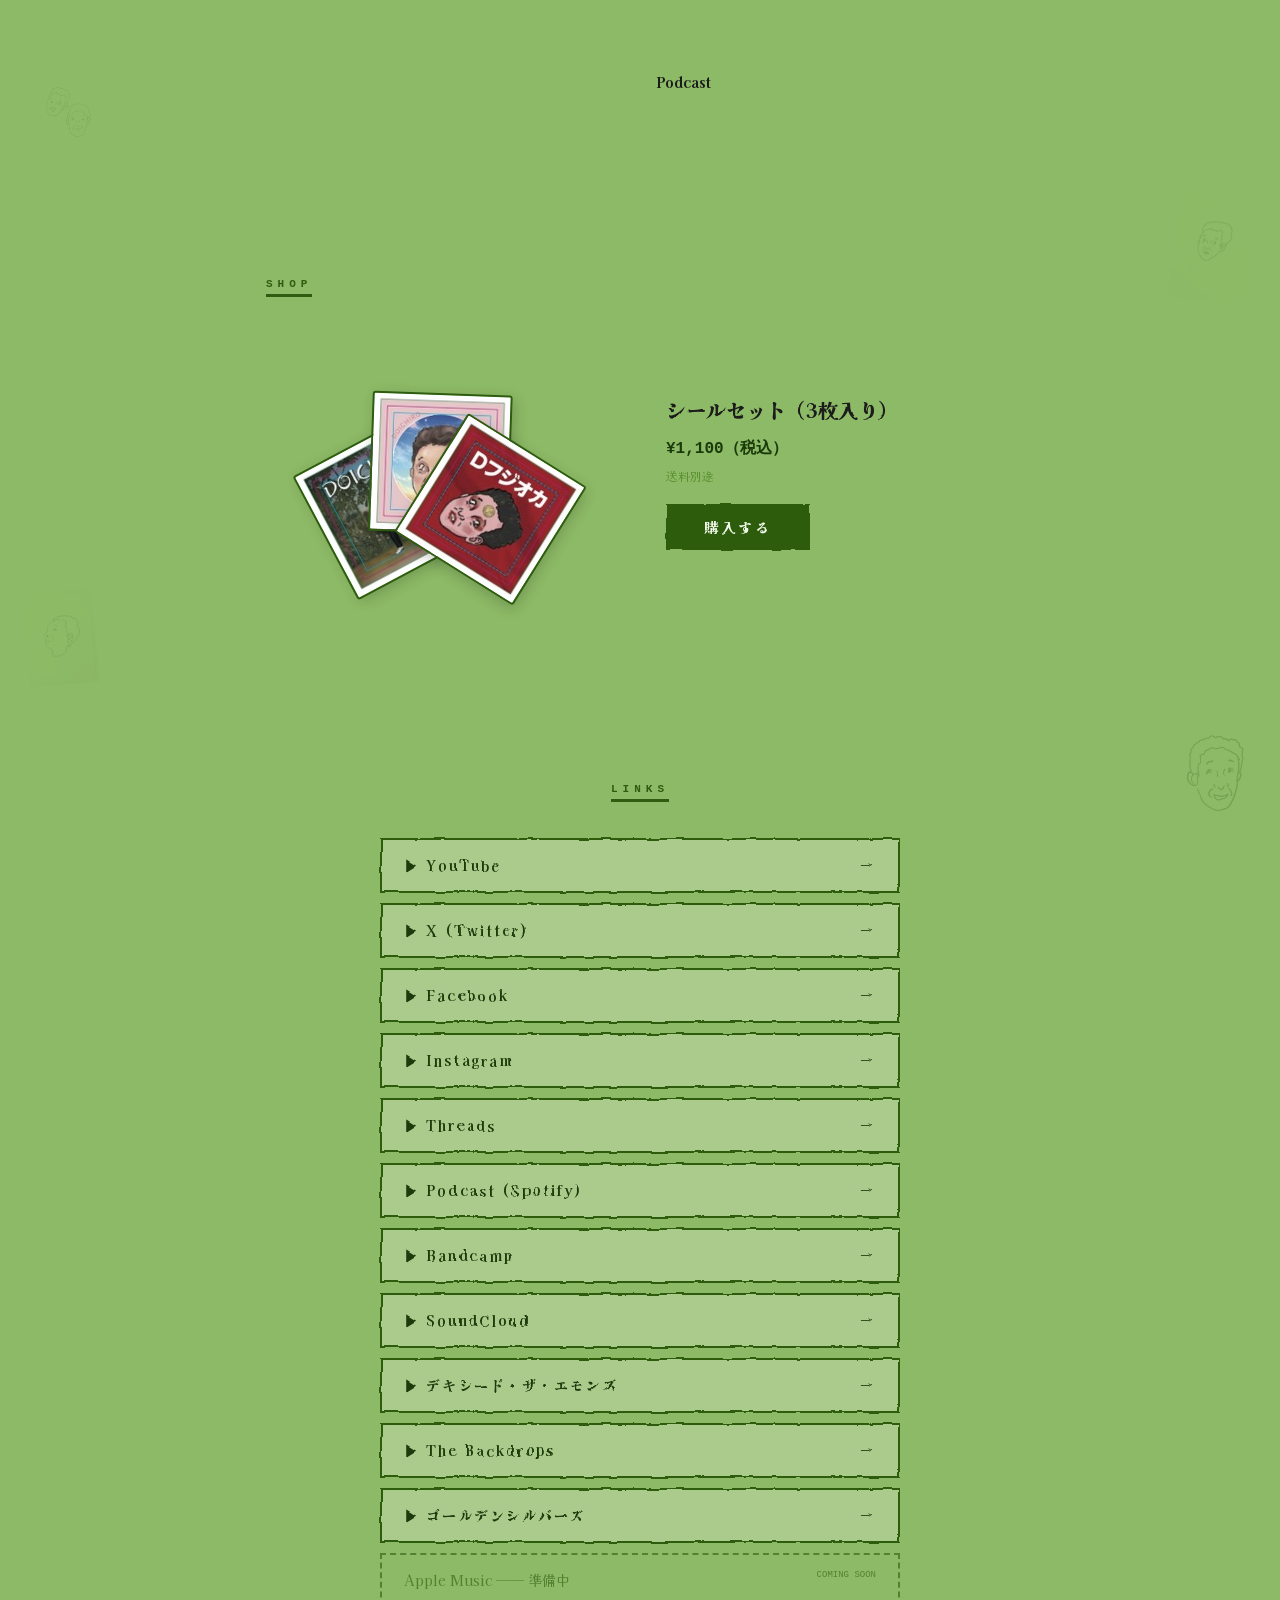
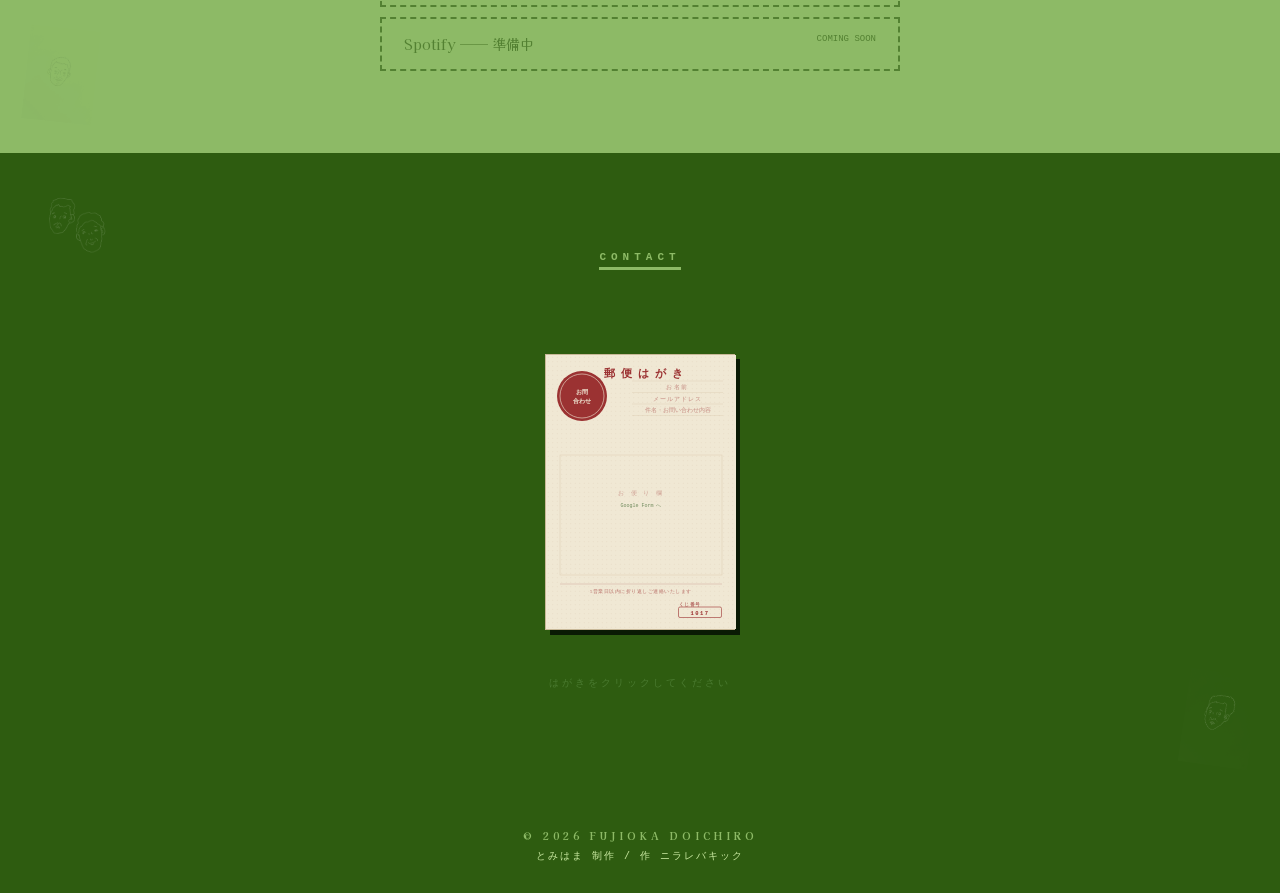
==== commit b73cb347: "fix: 予約ボタンの表記を「チケット」に統一 チケット取り扱い会社によって予約ではなく購入のため、「予約」だと誤解を招くとの 指摘を受けての対応。公演ごとに予約/購入を出し分けるのは運用負荷が高いの" ====
--- a/index.html
+++ b/index.html
@@ -338,7 +338,7 @@
   <p class="footer-credit">&#12392;&#12415;&#12399;&#12414; &#21046;&#20316; / &#20316; &#12491;&#12521;&#12524;&#12496;&#12461;&#12483;&#12463;</p>
 </footer>
 
-<script src="js/schedule.js?v=6"></script>
+<script src="js/schedule.js?v=7"></script>
 <script src="js/main.js?v=3"></script>
 </body>
 </html>
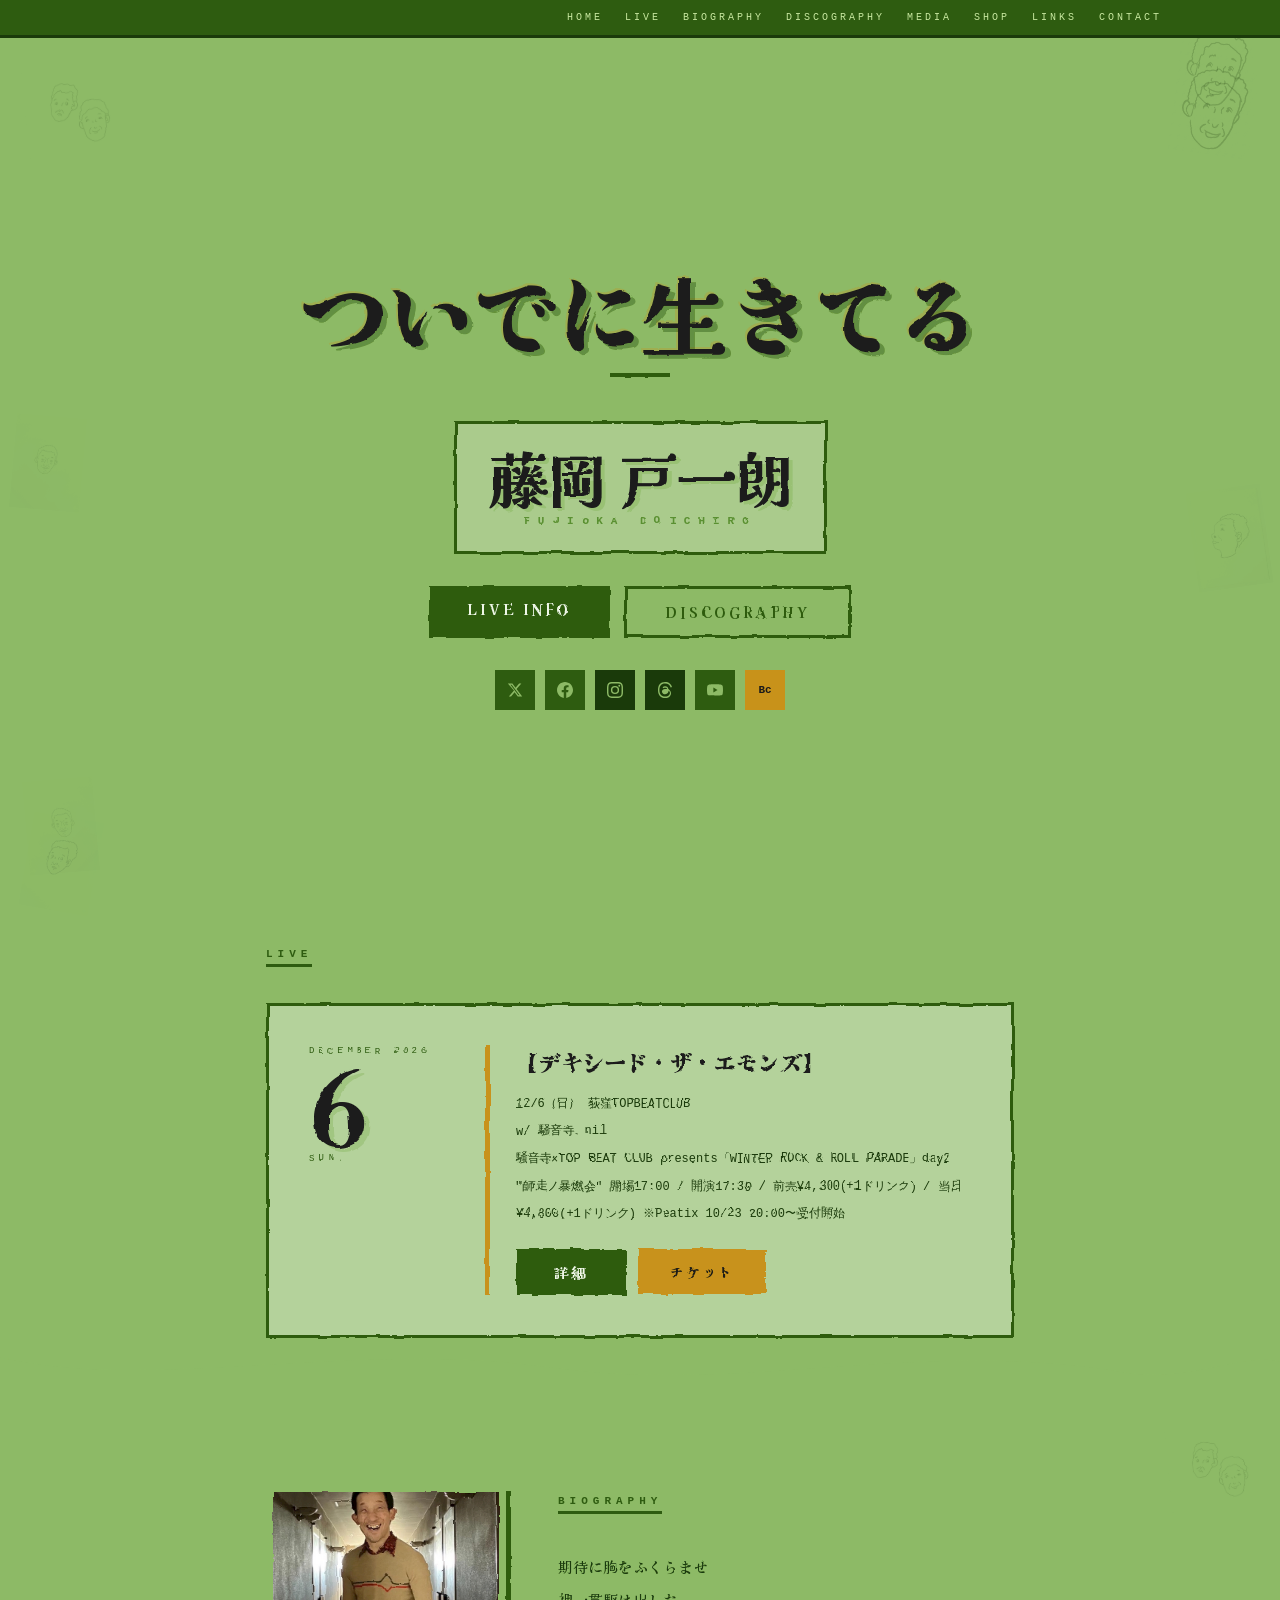
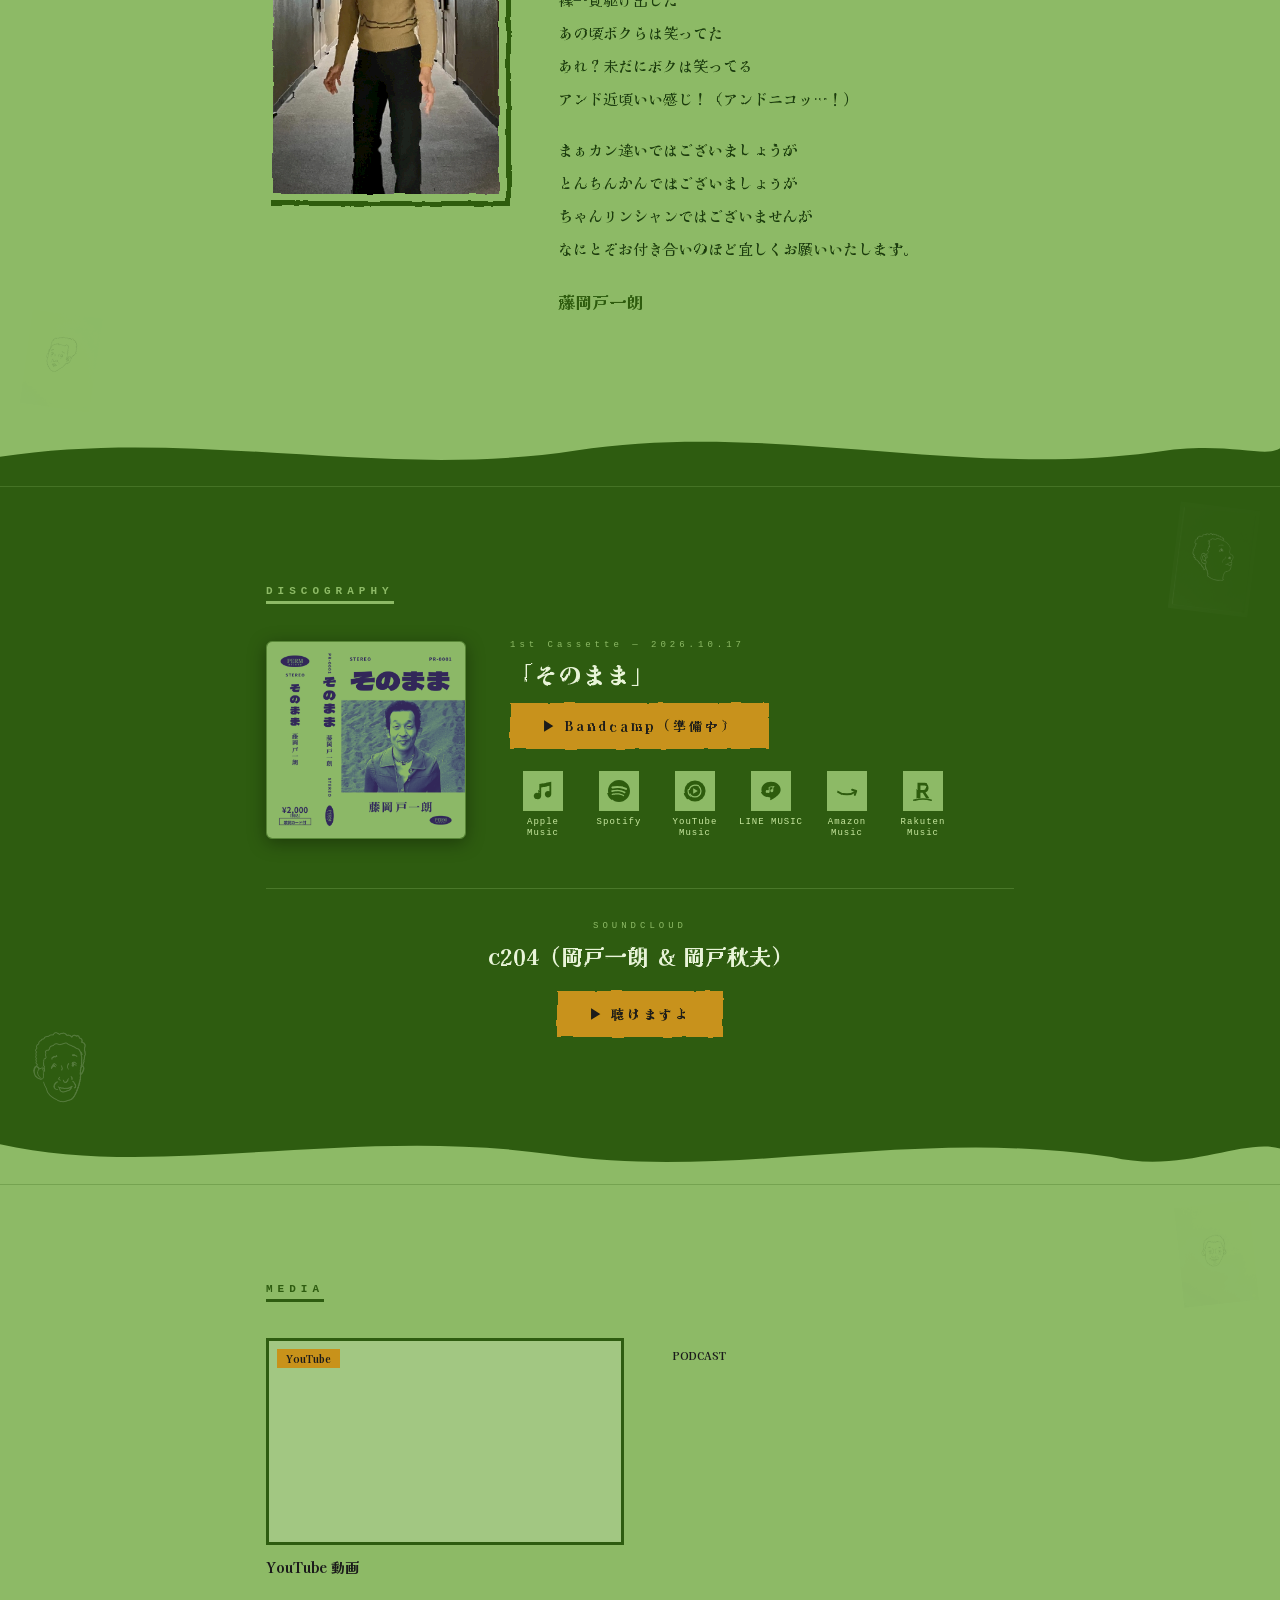
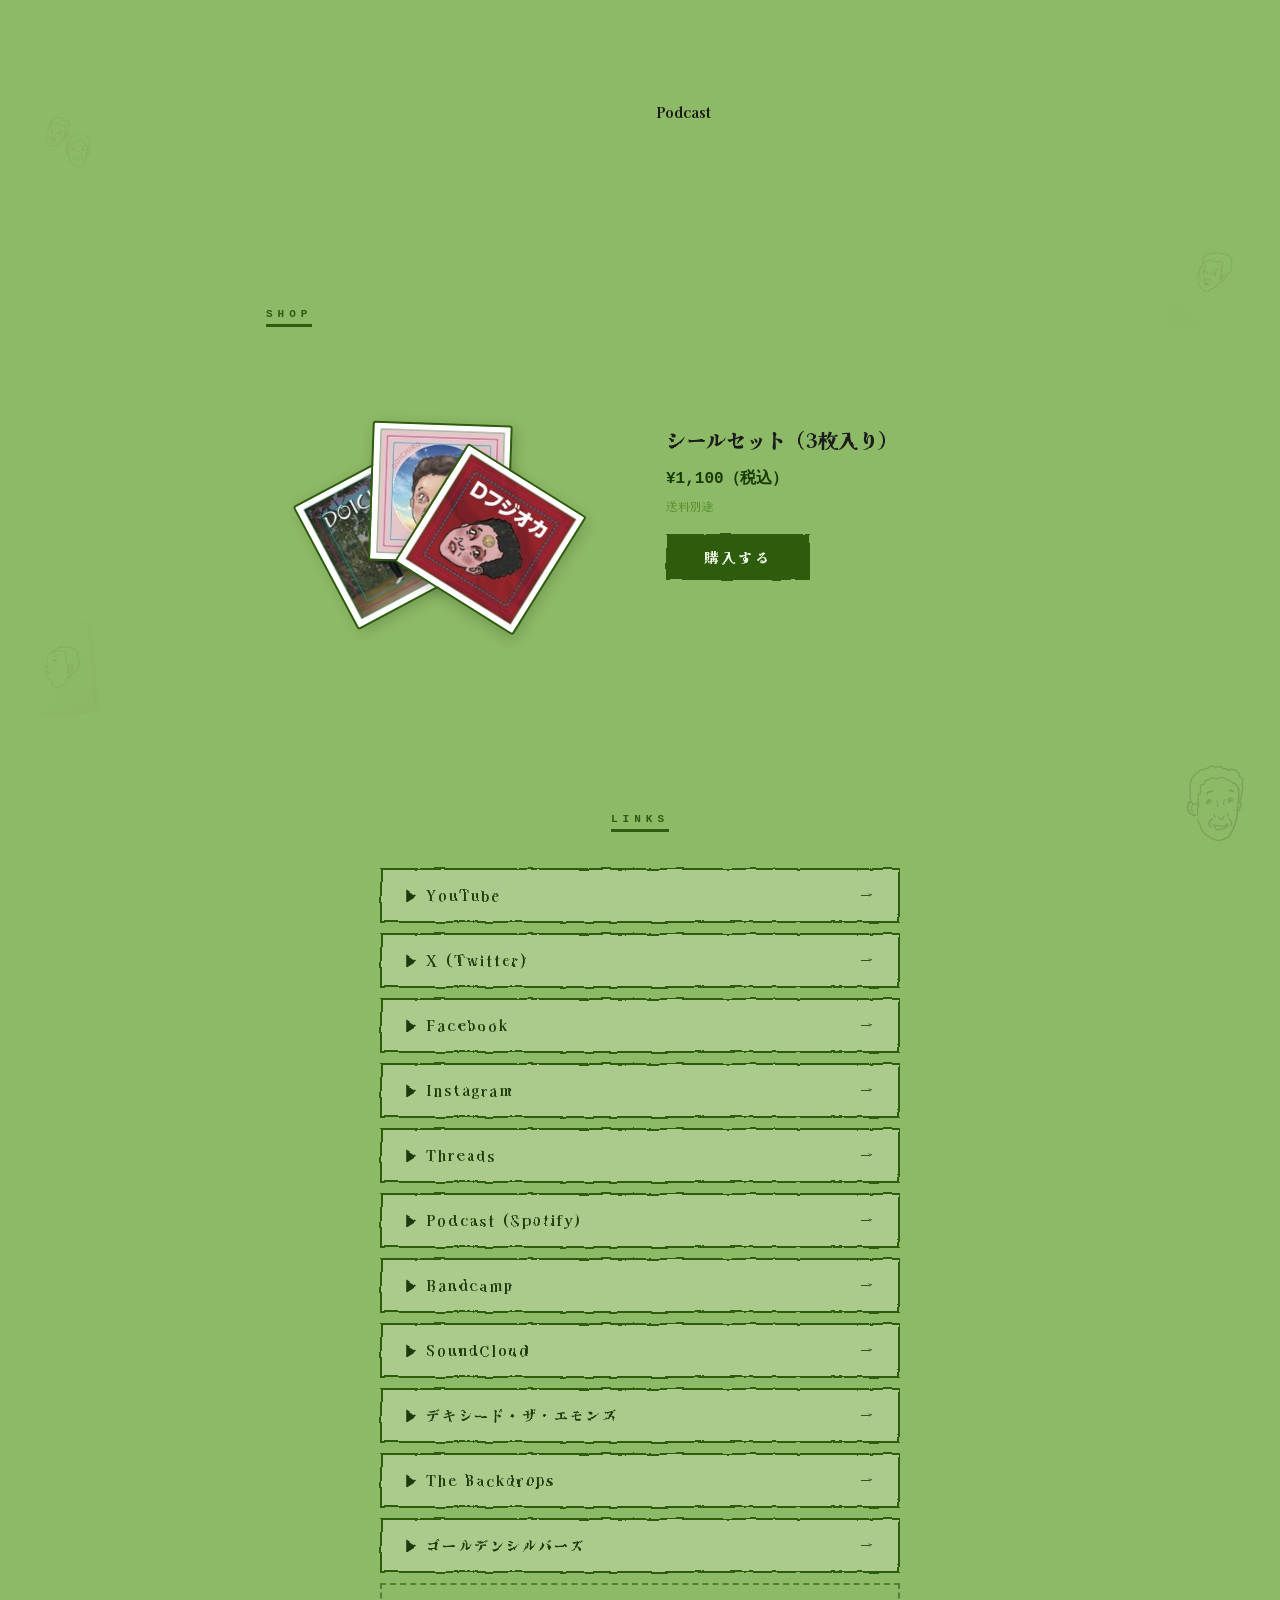
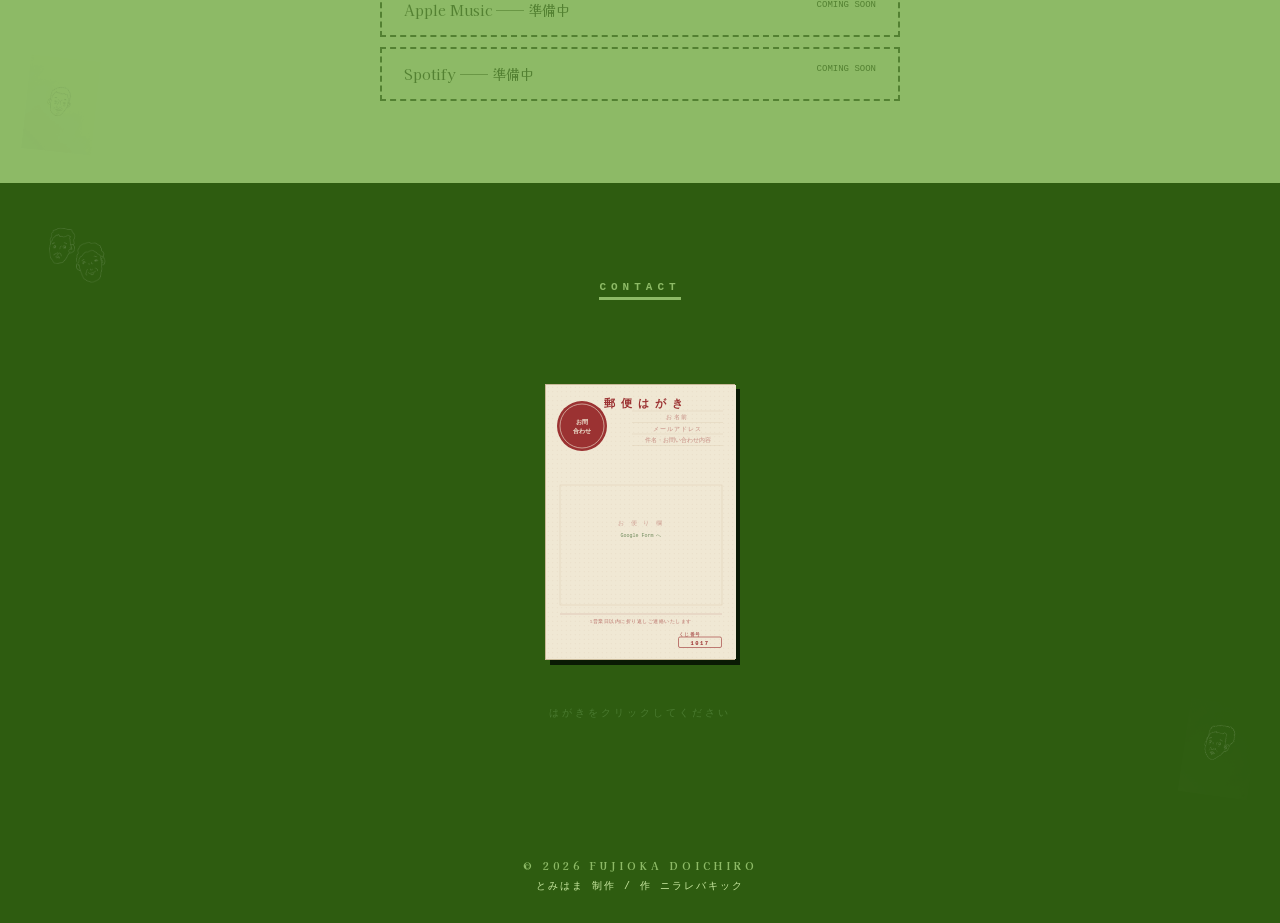
==== commit 55d8800a: "feat: DISCOGRAPHY「そのまま」に各配信サービスへのリンクを追加 Co-Authored-By: Claude Opus 5.5 <noreply@anthropic.com>" ====
--- a/index.html
+++ b/index.html
@@ -193,6 +193,32 @@
         <p class="disco-label">1st Cassette &#8212; 2026.10.17</p>
         <h3 class="disco-title">&#12300;&#12381;&#12398;&#12414;&#12414;&#12301;</h3>
         <span class="btn-amber">&#9654; Bandcamp&#65288;&#28310;&#20633;&#20013;&#65289;</span>
+        <div class="stream-row">
+          <a href="https://music.apple.com/jp/album/%E3%81%9D%E3%81%AE%E3%81%BE%E3%81%BE-single/6828710610" target="_blank" rel="noopener" class="stream-link" title="Apple Music">
+            <span class="stream-icon"><svg viewBox="0 0 24 24" aria-hidden="true"><path d="M21 2v13.5a3.5 3.5 0 1 1-2-3.16V6.3l-9 1.8v9.4a3.5 3.5 0 1 1-2-3.16V4.4z"/></svg></span>
+            <span class="stream-name">Apple Music</span>
+          </a>
+          <a href="https://open.spotify.com/album/2KZqeIFDtQRg4kl6j23dBg" target="_blank" rel="noopener" class="stream-link" title="Spotify">
+            <span class="stream-icon"><svg viewBox="0 0 24 24" aria-hidden="true"><path d="M12 0C5.4 0 0 5.4 0 12s5.4 12 12 12 12-5.4 12-12S18.66 0 12 0zm5.521 17.34c-.24.359-.66.48-1.021.24-2.82-1.74-6.36-2.101-10.561-1.141-.418.122-.779-.179-.899-.539-.12-.421.18-.78.54-.9 4.56-1.021 8.52-.6 11.64 1.32.42.18.479.659.301 1.02zm1.44-3.3c-.301.42-.841.6-1.262.3-3.239-1.98-8.159-2.58-11.939-1.38-.479.12-1.02-.12-1.14-.6-.12-.48.12-1.021.6-1.141C9.6 9.9 15 10.561 18.72 12.84c.361.181.54.78.241 1.2zm.12-3.36C15.24 8.4 8.82 8.16 5.16 9.301c-.6.179-1.2-.181-1.38-.721-.18-.601.18-1.2.72-1.381 4.26-1.26 11.28-1.02 15.721 1.621.539.3.719 1.02.419 1.56-.299.421-1.02.599-1.559.3z"/></svg></span>
+            <span class="stream-name">Spotify</span>
+          </a>
+          <a href="https://music.youtube.com/playlist?list=OLAK5uy_kZlUvAC6WvP0h74HMt6qZA_POKYarv5OA" target="_blank" rel="noopener" class="stream-link" title="YouTube Music">
+            <span class="stream-icon"><svg viewBox="0 0 24 24" aria-hidden="true"><circle cx="12" cy="12" r="11.5"/><circle cx="12" cy="12" r="6.5" fill="none" stroke="#8DBA66" stroke-width="1.3"/><path d="M10 9v6l5-3z" fill="#8DBA66"/></svg></span>
+            <span class="stream-name">YouTube Music</span>
+          </a>
+          <a href="https://music.line.me/webapp/track/mt000000002805d2a2" target="_blank" rel="noopener" class="stream-link" title="LINE MUSIC">
+            <span class="stream-icon"><svg viewBox="0 0 24 24" aria-hidden="true"><path d="M12 2C6.2 2 1.5 5.8 1.5 10.5c0 4.2 3.7 7.7 8.8 8.4.3.1.8.2.9.5.1.3.1.7 0 1l-.1.9c0 .3-.2 1 .9.6 1.1-.5 6-3.6 8.2-6.1 1.5-1.7 2.3-3.4 2.3-5.3C22.5 5.8 17.8 2 12 2z"/><path d="M14.5 6.5v5.2a1.6 1.6 0 1 1-1-1.48V7.7l-3 .6v4.4a1.6 1.6 0 1 1-1-1.48V7.5z" fill="#8DBA66"/></svg></span>
+            <span class="stream-name">LINE MUSIC</span>
+          </a>
+          <a href="https://music.amazon.co.jp/albums/B0HPS3X4KK" target="_blank" rel="noopener" class="stream-link" title="Amazon Music">
+            <span class="stream-icon"><svg viewBox="0 0 24 24" aria-hidden="true"><path d="M2.5 12.5c5.5 4.2 13.5 4.2 19 0" fill="none" stroke="#2e5c10" stroke-width="2.2" stroke-linecap="round"/><path d="M17.6 10.6l4.4 1.3-1.5 4.3" fill="none" stroke="#2e5c10" stroke-width="2.2" stroke-linecap="round" stroke-linejoin="round"/></svg></span>
+            <span class="stream-name">Amazon Music</span>
+          </a>
+          <a href="https://music.rakuten.co.jp/link/album/33235429" target="_blank" rel="noopener" class="stream-link" title="Rakuten Music">
+            <span class="stream-icon"><svg viewBox="0 0 24 24" aria-hidden="true"><path d="M6 3h6.5a5.5 5.5 0 0 1 2.2 10.54L19 20h-3.6l-3.8-6H9.2v6H6zm3.2 3v5h3.3a2.5 2.5 0 0 0 0-5z"/><path d="M3 22c6-1.6 12-1.6 18 0" fill="none" stroke="#2e5c10" stroke-width="1.6" stroke-linecap="round"/></svg></span>
+            <span class="stream-name">Rakuten Music</span>
+          </a>
+        </div>
       </div>
     </div>
     <div style="margin-top:48px;text-align:center;padding-top:32px;border-top:1px solid rgba(141,186,102,.3)">
--- a/css/style.css
+++ b/css/style.css
@@ -116,6 +116,12 @@
 .disco-label{font-family:'Courier New',monospace;font-size:9px;letter-spacing:4px;color:var(--brand-green);margin-bottom:8px}
 .disco-title{font-size:24px;font-weight:800;line-height:1.3;margin-bottom:14px;font-family:'Kaisei Tokumin',serif;filter:url(#rf2)}
 .disco-tracks{font-family:'Courier New',monospace;font-size:12px;color:#5a8c3a;line-height:2.2;margin-bottom:20px}
+.stream-row{display:flex;flex-wrap:wrap;gap:14px 10px;margin-top:22px}
+.stream-link{display:flex;flex-direction:column;align-items:center;gap:6px;width:66px;transition:opacity .2s}
+.stream-link:hover{opacity:.8}
+.stream-icon{width:40px;height:40px;background:var(--brand-green);display:flex;align-items:center;justify-content:center;filter:url(#rf2)}
+.stream-icon svg{width:22px;height:22px;fill:var(--dark-green)}
+.stream-name{font-family:'Courier New',monospace;font-size:9px;letter-spacing:1px;color:var(--light-green);text-align:center;line-height:1.3}
 
 /* ===== MEDIA ===== */
 #media{background:var(--brand-green);padding:88px 0;position:relative;overflow:hidden}
@@ -179,6 +185,7 @@
 
   .disco-grid{grid-template-columns:1fr;gap:28px;text-align:center}
   .disco-grid svg{margin:0 auto;display:block}
+  .stream-row{justify-content:center}
 
   .media-grid{grid-template-columns:1fr;gap:24px}
 
